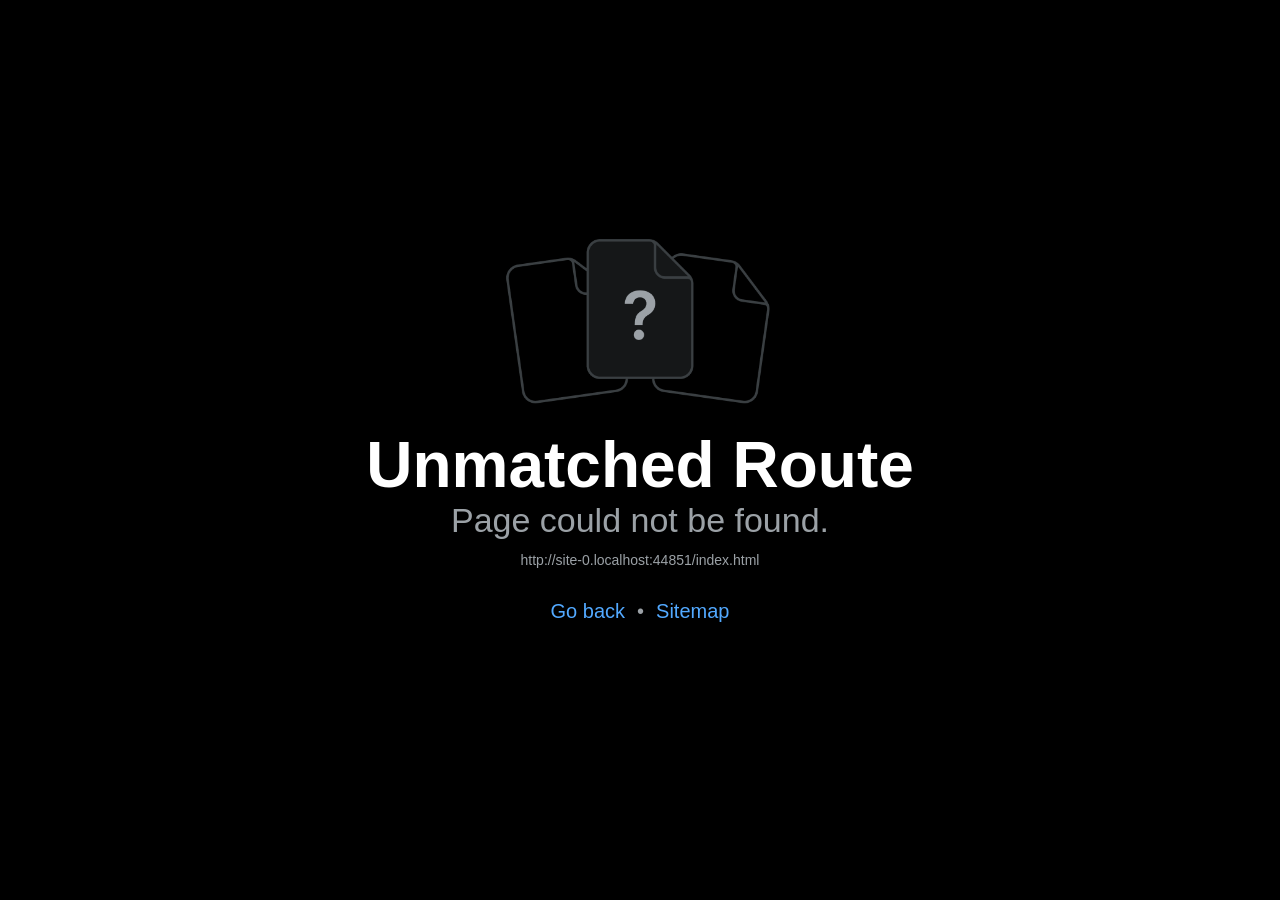
==== index.html @ 9e5ed42f "Rebuild clean TST Controle de Viagem PWA" ====
<!DOCTYPE html><html  lang="pt-BR"><head><base href="/tsr-viagem/" /><title data-rh="true"></title><meta charSet="utf-8"/><meta name="viewport" content="width=device-width, initial-scale=1, maximum-scale=1, viewport-fit=cover"/><meta http-equiv="X-UA-Compatible" content="IE=edge"/><meta name="theme-color" content="#071427"/><meta name="description" content="Controle simples e profissional das viagens e valores do motorista."/><link rel="manifest" href="/manifest.webmanifest"/><link rel="apple-touch-icon" href="/assets/images/tst-mark.png"/><style id="expo-reset">#root,body,html{height:100%}body{overflow:hidden}#root{display:flex}</style><style>html,body,#root{min-height:100%;margin:0;background:#071427}body{overscroll-behavior-y:none}</style><style id="react-native-stylesheet">[stylesheet-group="0"]{}
body{margin:0;}
button::-moz-focus-inner,input::-moz-focus-inner{border:0;padding:0;}
html{-ms-text-size-adjust:100%;-webkit-text-size-adjust:100%;-webkit-tap-highlight-color:rgba(0,0,0,0);}
input::-webkit-search-cancel-button,input::-webkit-search-decoration,input::-webkit-search-results-button,input::-webkit-search-results-decoration{display:none;}
[stylesheet-group="1"]{}
.css-11aywtz{-moz-appearance:textfield;-webkit-appearance:none;background-color:rgba(0,0,0,0.00);border-bottom-left-radius:0px;border-bottom-right-radius:0px;border-top-left-radius:0px;border-top-right-radius:0px;border:0 solid black;box-sizing:border-box;font:14px -apple-system,BlinkMacSystemFont,"Segoe UI",Roboto,Helvetica,Arial,sans-serif;margin:0px;padding:0px;resize:none;}
.css-146c3p1{background-color:rgba(0,0,0,0.00);border:0 solid black;box-sizing:border-box;color:rgba(0,0,0,1.00);display:inline;font:14px -apple-system,BlinkMacSystemFont,"Segoe UI",Roboto,Helvetica,Arial,sans-serif;list-style:none;margin:0px;padding:0px;position:relative;text-align:start;text-decoration:none;white-space:pre-wrap;word-wrap:break-word;}
.css-1jxf684{background-color:rgba(0,0,0,0.00);border:0 solid black;box-sizing:border-box;color:inherit;display:inline;font:inherit;list-style:none;margin:0px;padding:0px;position:relative;text-align:inherit;text-decoration:none;white-space:inherit;word-wrap:break-word;}
.css-9pa8cd{bottom:0px;height:100%;left:0px;opacity:0;position:absolute;right:0px;top:0px;width:100%;z-index:-1;}
.css-g5y9jx{align-content:flex-start;align-items:stretch;background-color:rgba(0,0,0,0.00);border:0 solid black;box-sizing:border-box;display:flex;flex-basis:auto;flex-direction:column;flex-shrink:0;list-style:none;margin:0px;min-height:0px;min-width:0px;padding:0px;position:relative;text-decoration:none;z-index:0;}
[stylesheet-group="2"]{}
.r-11mg6pl{border-bottom-color:rgba(255,255,255,1.00);border-left-color:rgba(255,255,255,1.00);border-right-color:rgba(255,255,255,1.00);border-top-color:rgba(255,255,255,1.00);}
.r-13awgt0{flex:1;}
.r-16uyjmq{border-bottom-left-radius:22px;border-bottom-right-radius:22px;border-top-left-radius:22px;border-top-right-radius:22px;}
.r-1867qdf{border-bottom-left-radius:16px;border-bottom-right-radius:16px;border-top-left-radius:16px;border-top-right-radius:16px;}
.r-1awa8pu{border-bottom-color:rgba(101,119,134,1.00);border-left-color:rgba(101,119,134,1.00);border-right-color:rgba(101,119,134,1.00);border-top-color:rgba(101,119,134,1.00);}
.r-1bq2mok{margin:3px;}
.r-1cwi66r{border-bottom-color:rgba(244,165,28,1.00);border-left-color:rgba(244,165,28,1.00);border-right-color:rgba(244,165,28,1.00);border-top-color:rgba(244,165,28,1.00);}
.r-1d4xg89{border-bottom-color:rgba(170,184,194,1.00);border-left-color:rgba(170,184,194,1.00);border-right-color:rgba(170,184,194,1.00);border-top-color:rgba(170,184,194,1.00);}
.r-1dedoh8{border-bottom-left-radius:9px;border-bottom-right-radius:9px;border-top-left-radius:9px;border-top-right-radius:9px;}
.r-1dzdj1l{border-bottom-left-radius:10px;border-bottom-right-radius:10px;border-top-left-radius:10px;border-top-right-radius:10px;}
.r-1f0042m{border-bottom-left-radius:5px;border-bottom-right-radius:5px;border-top-left-radius:5px;border-top-right-radius:5px;}
.r-1fuqb1j{border-bottom-left-radius:24px;border-bottom-right-radius:24px;border-top-left-radius:24px;border-top-right-radius:24px;}
.r-1idfib4{padding:22px;}
.r-1j16mh1{border-bottom-left-radius:100%;border-bottom-right-radius:100%;border-top-left-radius:100%;border-top-right-radius:100%;}
.r-1jkafct{border-bottom-left-radius:2px;border-bottom-right-radius:2px;border-top-left-radius:2px;border-top-right-radius:2px;}
.r-1jyn79y{border-bottom-color:rgba(0,150,136,1.00);border-left-color:rgba(0,150,136,1.00);border-right-color:rgba(0,150,136,1.00);border-top-color:rgba(0,150,136,1.00);}
.r-1mxhqmb{border-bottom-left-radius:11px;border-bottom-right-radius:11px;border-top-left-radius:11px;border-top-right-radius:11px;}
.r-1pcd2l5{padding:20px;}
.r-1phboty{border-bottom-style:solid;border-left-style:solid;border-right-style:solid;border-top-style:solid;}
.r-1q9bdsx{border-bottom-left-radius:12px;border-bottom-right-radius:12px;border-top-left-radius:12px;border-top-right-radius:12px;}
.r-1qsk4np{overflow-x:clip;overflow-y:clip;}
.r-1rvyss1{border-bottom-color:rgba(255,255,255,0.20);border-left-color:rgba(255,255,255,0.20);border-right-color:rgba(255,255,255,0.20);border-top-color:rgba(255,255,255,0.20);}
.r-1se6unu{border-bottom-color:rgba(32,53,80,1.00);border-left-color:rgba(32,53,80,1.00);border-right-color:rgba(32,53,80,1.00);border-top-color:rgba(32,53,80,1.00);}
.r-1slz7xr{padding:14px;}
.r-1sp51qo{padding:10px;}
.r-1txcine{border-bottom-left-radius:13px;border-bottom-right-radius:13px;border-top-left-radius:13px;border-top-right-radius:13px;}
.r-1udh08x{overflow-x:hidden;overflow-y:hidden;}
.r-1uu6nss{padding:5px;}
.r-1xfd6ze{border-bottom-left-radius:8px;border-bottom-right-radius:8px;border-top-left-radius:8px;border-top-right-radius:8px;}
.r-1ylenci{border-bottom-left-radius:15px;border-bottom-right-radius:15px;border-top-left-radius:15px;border-top-right-radius:15px;}
.r-4a18lf{border-bottom-color:rgba(255,0,0,1.00);border-left-color:rgba(255,0,0,1.00);border-right-color:rgba(255,0,0,1.00);border-top-color:rgba(255,0,0,1.00);}
.r-5t7aoe{border-bottom-left-radius:17px;border-bottom-right-radius:17px;border-top-left-radius:17px;border-top-right-radius:17px;}
.r-60ke3l{border-bottom-color:rgba(0,128,0,1.00);border-left-color:rgba(0,128,0,1.00);border-right-color:rgba(0,128,0,1.00);border-top-color:rgba(0,128,0,1.00);}
.r-6ncur5{border-bottom-left-radius:18px;border-bottom-right-radius:18px;border-top-left-radius:18px;border-top-right-radius:18px;}
.r-6t2glc{border-bottom-left-radius:40px;border-bottom-right-radius:40px;border-top-left-radius:40px;border-top-right-radius:40px;}
.r-9x6qib{border-bottom-color:rgba(204,214,221,1.00);border-left-color:rgba(204,214,221,1.00);border-right-color:rgba(204,214,221,1.00);border-top-color:rgba(204,214,221,1.00);}
.r-cdmcib{border-bottom-left-radius:3px;border-bottom-right-radius:3px;border-top-left-radius:3px;border-top-right-radius:3px;}
.r-crgep1{margin:0px;}
.r-d045u9{border-bottom-width:2px;border-left-width:2px;border-right-width:2px;border-top-width:2px;}
.r-d23pfw{padding:24px;}
.r-edyy15{padding:8px;}
.r-fx7oqy{border-bottom-color:rgba(0,0,255,1.00);border-left-color:rgba(0,0,255,1.00);border-right-color:rgba(0,0,255,1.00);border-top-color:rgba(0,0,255,1.00);}
.r-krxsd3{display:-webkit-box;}
.r-qpntkw{padding:6px;}
.r-rs99b7{border-bottom-width:1px;border-left-width:1px;border-right-width:1px;border-top-width:1px;}
.r-t23y2h{border-bottom-left-radius:14px;border-bottom-right-radius:14px;border-top-left-radius:14px;border-top-right-radius:14px;}
.r-t60dpp{padding:0px;}
.r-wg31gx{border-bottom-color:rgba(49,53,56,1.00);border-left-color:rgba(49,53,56,1.00);border-right-color:rgba(49,53,56,1.00);border-top-color:rgba(49,53,56,1.00);}
.r-whuqzp{padding:18px;}
.r-xoduu5{display:inline-flex;}
.r-xyw6el{padding:12px;}
.r-y47klf{border-bottom-left-radius:20px;border-bottom-right-radius:20px;border-top-left-radius:20px;border-top-right-radius:20px;}
.r-ywje51{margin:auto;}
.r-z2wwpe{border-bottom-left-radius:4px;border-bottom-right-radius:4px;border-top-left-radius:4px;border-top-right-radius:4px;}
[stylesheet-group="2.1"]{}
.r-1009s2o{margin-bottom:15px;margin-top:15px;}
.r-11f147o{padding-bottom:8px;padding-top:8px;}
.r-11gswi8{padding-left:3px;padding-right:3px;}
.r-17c3tha{padding-left:17px;padding-right:17px;}
.r-17q4wm6{margin-left:5px;margin-right:5px;}
.r-184id4b{margin-bottom:12px;margin-top:12px;}
.r-18c5d7m{padding-left:6px;padding-right:6px;}
.r-1d7mnkm{padding-bottom:15px;padding-top:15px;}
.r-1e084wi{padding-left:0px;padding-right:0px;}
.r-1ezpcd1{padding-left:9px;padding-right:9px;}
.r-1m1l54l{padding-left:11px;padding-right:11px;}
.r-1mkv55d{padding-bottom:0px;padding-top:0px;}
.r-1mmae3n{padding-bottom:12px;padding-top:12px;}
.r-1ntr0p{padding-left:5px;padding-right:5px;}
.r-1qrrd7t{padding-bottom:28px;padding-top:28px;}
.r-1rsorjc{padding-left:36px;padding-right:36px;}
.r-1ubuhtd{padding-left:10px;padding-right:10px;}
.r-1yd117h{padding-bottom:7px;padding-top:7px;}
.r-284m6k{padding-left:18px;padding-right:18px;}
.r-3o4zer{padding-left:12px;padding-right:12px;}
.r-3pj75a{padding-left:16px;padding-right:16px;}
.r-cxgwc0{padding-left:24px;padding-right:24px;}
.r-f8sm7e{margin-left:auto;margin-right:auto;}
.r-gu64tb{padding-left:14px;padding-right:14px;}
.r-is05cd{padding-left:8px;padding-right:8px;}
.r-jdiy1a{margin-left:11px;margin-right:11px;}
.r-jusfrs{margin-left:12px;margin-right:12px;}
.r-n5f61p{margin-bottom:3px;margin-top:3px;}
.r-n7gxbd{padding-left:4px;padding-right:4px;}
.r-u4gi5m{padding-left:13px;padding-right:13px;}
.r-u9wvl5{padding-left:20px;padding-right:20px;}
.r-ubg91z{padding-left:15px;padding-right:15px;}
.r-ugi1tw{padding-left:5%;padding-right:5%;}
.r-vuvdlw{padding-bottom:6px;padding-top:6px;}
.r-w7s2jr{padding-bottom:16px;padding-top:16px;}
.r-xjggfu{padding-bottom:3px;padding-top:3px;}
.r-ytbthy{padding-bottom:10px;padding-top:10px;}
.r-ywh0we{padding-bottom:13px;padding-top:13px;}
[stylesheet-group="2.2"]{}
.r-10s2tm5{left:0%;}
.r-16o8guy{right:100%;}
.r-1a11zyx{margin-right:12px;}
.r-1cwvpvk{margin-left:12px;}
.r-1e97lx8{margin-right:3px;}
.r-1euzeng{padding-left:24px;}
.r-1g4tz6n{margin-right:-14.5px;}
.r-1h31txp{padding-right:16px;}
.r-1lhn9r{margin-left:-14.5px;}
.r-1sqnqi2{margin-left:3px;}
.r-1vl2501{padding-right:24px;}
.r-9mo606{margin-right:10px;}
.r-c59us2{left:-3px;}
.r-dqe1q{right:0%;}
.r-qb41rp{margin-right:5px;}
.r-rci37q{left:100%;}
.r-uhung1{margin-left:10px;}
.r-vpmibe{right:-3px;}
.r-w67my2{padding-left:16px;}
.r-wizibn{margin-left:5px;}
[stylesheet-group="3"]{}
.r-100vyta{margin-top:7px;}
.r-105ug2t{pointer-events:auto!important;}
.r-109y4c4{height:1px;}
.r-10ptun7{height:16px;}
.r-10v3vxq{transform:scaleX(-1);}
.r-10x49cs{font-size:10px;}
.r-10xqauy{padding-top:env(safe-area-inset-top);}
.r-11j9u27{visibility:hidden;}
.r-11mo1y0{margin-bottom:7px;}
.r-11mpjr4{background-color:rgba(223,223,223,1.00);}
.r-11udlyb{background-color:rgba(0,150,136,1.00);}
.r-11ujhjy{padding-bottom:22px;}
.r-11v9fek{min-width:180px;}
.r-11yh6sk{overflow-x:hidden;}
.r-12f6czt{top:17px;}
.r-12rgx7y{width:7px;}
.r-12sm5po{letter-spacing:-0.3px;}
.r-12vffkv>* {pointer-events:auto;}
.r-12vffkv{pointer-events:none!important;}
.r-131xog0{width:38px;}
.r-135wba7{line-height:24px;}
.r-13aq9py{animation-name:r-1iq689l;}
.r-13qz1uu{width:100%;}
.r-13tjlyg{transition-duration:0.1s;}
.r-1444osr{margin-top:18px;}
.r-1472mwg{height:24px;}
.r-14crz15{background-color:rgba(16,35,59,1.00);}
.r-14gqq1x{margin-top:4px;}
.r-14lw9ot{background-color:rgba(255,255,255,1.00);}
.r-14sbq61{background-color:rgba(33,150,243,1.00);}
.r-14tofgy{background-color:rgba(23,45,71,1.00);}
.r-150rngu{-webkit-overflow-scrolling:touch;}
.r-156q2ks{margin-top:10px;}
.r-157gdtw{height:27px;}
.r-15d164r{margin-bottom:10px;}
.r-16y2uox{flex-grow:1;}
.r-173mn98{align-self:flex-end;}
.r-173mzie{transform:scaleY(-1);}
.r-1777fci{justify-content:center;}
.r-17bb2tj{animation-duration:0.75s;}
.r-17leim2{background-repeat:repeat;}
.r-17s6mgv{justify-content:flex-end;}
.r-17tb59b{opacity:0.7;}
.r-17tloay{opacity:0.6;}
.r-17u3ijr{background-color:rgba(155,161,166,0.27);}
.r-184en5c{z-index:1;}
.r-189otjd{background-color:rgba(59,45,21,1.00);}
.r-18nhz7w{top:-3px;}
.r-18u1ve8{color:rgba(255,255,255,0.40);}
.r-18u37iz{flex-direction:row;}
.r-195d4m8{height:46px;}
.r-198d08l{font-size:27px;}
.r-19oahor{font-size:64px;}
.r-19qrga8{margin-top:3px;}
.r-19r33im{letter-spacing:1.2px;}
.r-19wmn03{width:20px;}
.r-19z077z{touch-action:none;}
.r-1a1dyw{min-height:50px;}
.r-1a2p6p6{-webkit-text-decoration-style:solid;text-decoration-style:solid;}
.r-1a8msfu{height:38px;}
.r-1abnn5w{animation-play-state:paused;}
.r-1acpoxo{width:36px;}
.r-1aiqnjv{font-family:monospace,monospace;}
.r-1aockid{width:40px;}
.r-1armvtb{font-size:8px;}
.r-1awozwy{align-items:center;}
.r-1ay1djp{animation-duration:1s;}
.r-1b43r93{font-size:14px;}
.r-1blvdjr{font-size:23px;}
.r-1bymd8e{margin-top:2px;}
.r-1byouvs{letter-spacing:0.4px;}
.r-1c6unfx{forced-color-adjust:none;}
.r-1c85bru{width:270px;}
.r-1c92x1x{line-height:31px;}
.r-1cad53l{margin-bottom:14px;}
.r-1cm7zt9{letter-spacing:0.7px;}
.r-1cmwbt1{gap:8px;}
.r-1d2f490{left:0px;}
.r-1d5kdc7{flex-direction:column-reverse;}
.r-1d7gupr{margin-top:22px;}
.r-1ddef8g{-webkit-text-decoration-line:underline;text-decoration-line:underline;}
.r-1dernwh{height:70%;}
.r-1ec280c{background-color:rgba(26,48,74,1.00);}
.r-1ei5mc7{cursor:inherit;}
.r-1enofrn{font-size:12px;}
.r-1euycsn{flex-direction:row-reverse;}
.r-1ewcgjf{box-shadow:0px 1px 3px rgba(0,0,0,0.5);}
.r-1ey881g{gap:7px;}
.r-1f0cr8{transform:scale(0.98);}
.r-1ff274t{text-align:right;}
.r-1ffj0ar{background-color:rgba(0,0,0,0.40);}
.r-1g80hic{opacity:0.8;}
.r-1g94qm0{margin-top:5px;}
.r-1ge9hsw{max-width:960px;}
.r-1ghxqbu{font-variant:tabular-nums;}
.r-1gkfh8e{font-size:11px;}
.r-1h0z5md{justify-content:flex-start;}
.r-1h1c4di{line-height:29px;}
.r-1habvwh{align-items:flex-start;}
.r-1i10wst{font-size:18px;}
.r-1i6wzkk{-moz-transition-property:opacity;-webkit-transition-property:opacity;transition-property:opacity;}
.r-1i71y14{gap:14px;}
.r-1ifxtd0{margin-bottom:16px;}
.r-1ikidpy{letter-spacing:0.5px;}
.r-1iln25a{word-wrap:normal;}
.r-1inkyih{font-size:17px;}
.r-1iusvr4{flex-basis:0px;}
.r-1janqcz{width:16px;}
.r-1jkjb{margin-left:8px;}
.r-1k1q3bj{max-height:300px;}
.r-1kb76zh{margin-right:8px;}
.r-1kfrs79{font-weight:600;}
.r-1kihuf0{align-self:center;}
.r-1l2m3ui{background-color:rgba(73,211,156,1.00);}
.r-1ld3bg{top:-4px;}
.r-1ldzwu0{animation-timing-function:linear;}
.r-1loqt21{cursor:pointer;}
.r-1lybf8k{letter-spacing:1.1px;}
.r-1mhb1uw{width:42px;}
.r-1mlwlqe{flex-basis:auto;}
.r-1mrlafo{background-position:0;}
.r-1muvv40{animation-iteration-count:infinite;}
.r-1niwhzg{background-color:rgba(0,0,0,0.00);}
.r-1nlw0im{bottom:8px;}
.r-1no09lo{margin-top:28px;}
.r-1nxhmzv{margin-bottom:28px;}
.r-1ny4l3l{outline-style:none;}
.r-1ocf4r9{scroll-snap-type:y mandatory;}
.r-1onu96p{border-curve:continuous;}
.r-1oszu61{align-items:stretch;}
.r-1otgn73{touch-action:manipulation;}
.r-1ozsyd3{height:7px;}
.r-1p0dtai{bottom:0px;}
.r-1peese0{margin-bottom:24px;}
.r-1pi2tsx{height:100%;}
.r-1pl7oy7{min-height:48px;}
.r-1pm8pkb{font-family:Courier;}
.r-1pxmbg{height:94%;}
.r-1pyaxff{padding-right:8px;}
.r-1qd0xha{font-family:-apple-system,BlinkMacSystemFont,"Segoe UI",Roboto,Helvetica,Arial,sans-serif;}
.r-1qulhi1{animation-name:r-1pzkwqh;}
.r-1r4fvd0{color:rgba(82,169,255,1.00);}
.r-1r74h94{left:8px;}
.r-1r8g8re{height:36px;}
.r-1ra0lkn{font-size:30px;}
.r-1rnoaur{overflow-y:auto;}
.r-1s2bzr4{margin-top:12px;}
.r-1s367qj{gap:11px;}
.r-1sg8ghl{z-index:1000;}
.r-1skwq7n{width:66%;}
.r-1smd7e2{letter-spacing:0.8px;}
.r-1ssbvtb{gap:12px;}
.r-1sxrcry{background-size:auto;}
.r-1t2hasf{padding-bottom:18px;}
.r-1udbk01{text-overflow:ellipsis;}
.r-1ui5ee8{font-size:32px;}
.r-1upy0dh{letter-spacing:2px;}
.r-1uv9fpa{border-top-left-radius:28px;}
.r-1vr29t4{font-weight:800;}
.r-1w6e6rj{flex-wrap:wrap;}
.r-1wbh5a2{flex-shrink:1;}
.r-1wtj0ep{justify-content:space-between;}
.r-1wyyakw{z-index:-1;}
.r-1wzrnnt{margin-top:16px;}
.r-1xcajam{position:fixed;}
.r-1xnzce8{-moz-user-select:text;-webkit-user-select:text;user-select:text;}
.r-1xpsq9i{box-shadow:0px 3px 3px rgba(0, 0, 0, 0.33);}
.r-1xz4gbm{background-color:rgba(22,45,72,1.00);}
.r-1xzupcd{width:13px;}
.r-1y00bll{gap:9px;}
.r-1yef0xd{animation-name:r-11cv4x;}
.r-1ygmrgt{padding-top:24px;}
.r-1yvhtrz{width:32px;}
.r-2eszeu::-webkit-scrollbar{display:none}
.r-2eszeu{scrollbar-width:none;}
.r-2tyz2o{width:45px;}
.r-30o5oe{-moz-appearance:none;-ms-appearance:none;-webkit-appearance:none;appearance:none;}
.r-356f0p{letter-spacing:0.35px;}
.r-3b040n{letter-spacing:0.6px;}
.r-3da1kt{height:8px;}
.r-3mc0re{right:8px;}
.r-3s2u2q{white-space:nowrap;}
.r-3ucsff{letter-spacing:0.2px;}
.r-417010{z-index:0;}
.r-4gszlv{background-size:cover;}
.r-4v7adb{height:5px;}
.r-51zu7q{max-width:370px;}
.r-580adz{gap:5px;}
.r-5orghg{width:34px;}
.r-5oul0u{margin-bottom:8px;}
.r-60vfwk{min-width:1px;}
.r-633pao>* {pointer-events:none;}
.r-633pao{pointer-events:none!important;}
.r-6dt33c{opacity:1;}
.r-6ec5v9{background-color:rgba(5,17,31,0.22);}
.r-6gpygo{margin-bottom:12px;}
.r-6pziz6{opacity:0.45;}
.r-6taxm2:-ms-input-placeholder{color:var(--placeholderTextColor);opacity:1;}
.r-6taxm2::-moz-placeholder{color:var(--placeholderTextColor);opacity:1;}
.r-6taxm2::-webkit-input-placeholder{color:var(--placeholderTextColor);opacity:1;}
.r-6taxm2::placeholder{color:var(--placeholderTextColor);opacity:1;}
.r-6uyhuj{background-color:rgba(66,88,115,1.00);}
.r-726pan{width:31px;}
.r-74jtu8{line-height:39px;}
.r-76blku{height:21px;}
.r-7cikom{font-size:inherit;}
.r-7q8q6z{cursor:default;}
.r-8akbws{-webkit-box-orient:vertical;}
.r-8ay8q1{letter-spacing:0.1px;}
.r-8uuc1p{background-color:rgba(13,43,42,1.00);}
.r-92sni{border-top-right-radius:28px;}
.r-97e31f{padding-bottom:env(safe-area-inset-bottom);}
.r-98c09q{height:68px;}
.r-9aw3ui{gap:4px;}
.r-9daxd3{animation-duration:250ms;}
.r-a023e6{font-size:15px;}
.r-a036xd{background-color:rgba(0,0,0,0.58);}
.r-a1ub67{margin-top:11px;}
.r-a5pmau{margin-right:2px;}
.r-adyw6z{font-size:20px;}
.r-agouwx{transform:translateZ(0);}
.r-ah5dr5>* {pointer-events:none;}
.r-ah5dr5{pointer-events:auto!important;}
.r-aruset{font-weight:200;}
.r-b024fe{height:206px;}
.r-b88u0q{font-weight:700;}
.r-bcqeeo{min-width:0px;}
.r-bi4vy9{transform:translateY(100%);}
.r-bt1l66{min-height:20px;}
.r-buy8e9{overflow-y:hidden;}
.r-bv2aro{padding-left:env(safe-area-inset-left);}
.r-c4c50z{letter-spacing:-0.6px;}
.r-c68hjy{color:rgba(161,161,161,1.00);}
.r-cacpof{width:27px;}
.r-cpa5s6{scroll-snap-align:start;}
.r-cqee49{color:rgba(0,0,0,1.00);}
.r-dkge59{background-color:rgba(170,184,194,1.00);}
.r-dnmrzs{max-width:100%;}
.r-eafdt9{transition-duration:0.15s;}
.r-ebwn4k{animation-name:r-q67da2;}
.r-ehq7j7{background-size:contain;}
.r-eqz5dr{flex-direction:column;}
.r-eu3ka{height:40px;}
.r-evnaw{font-size:22px;}
.r-f4gmv6{gap:16px;}
.r-fdjqy7{text-align:left;}
.r-g3mlsw{animation-name:r-t2lo5v;}
.r-ghxds0{transform:translateY(0%);}
.r-gp4101{background-color:rgba(11,29,50,1.00);}
.r-gtdqiz{position:-webkit-sticky;position:sticky;}
.r-h0d30l{height:28px;}
.r-h1js2l{font-size:25px;}
.r-h3s6tt{height:48px;}
.r-hdaws3{height:4px;}
.r-hjklzo{line-height:19px;}
.r-hxflta{padding-right:env(safe-area-inset-right);}
.r-icoktb{opacity:0.5;}
.r-icto9i{letter-spacing:-0.5px;}
.r-ipm5af{top:0px;}
.r-jd33u0{color:rgba(196,208,220,1.00);}
.r-jwli3a{color:rgba(255,255,255,1.00);}
.r-k200y{align-self:flex-start;}
.r-kc8jnq{margin-top:6px;}
.r-kemksi{background-color:rgba(0,0,0,1.00);}
.r-kizejy{color:rgba(155,161,166,1.00);}
.r-knv0ih{margin-top:8px;}
.r-ku1wi2{margin-bottom:15px;}
.r-l71dzp{margin-top:14px;}
.r-l8t3p{color:rgba(244,165,28,1.00);}
.r-le4sbl{margin-bottom:18px;}
.r-leqjx2{animation-timing-function:cubic-bezier(0.215, 0.61, 0.355, 1);}
.r-lltvgl{overflow-x:auto;}
.r-lpb231{height:168px;}
.r-lrsllp{width:24px;}
.r-lrvibr{-moz-user-select:none;-webkit-user-select:none;user-select:none;}
.r-m611by{padding-top:10px;}
.r-mabqd8{height:32px;}
.r-majxgm{font-weight:500;}
.r-mfh4gg{scroll-snap-type:x mandatory;}
.r-mgqw16{color:rgba(93,66,12,1.00);}
.r-mhe3cw{z-index:10;}
.r-mnoxgw{background-color:rgba(32,53,80,1.00);}
.r-mro3nb{background-color:rgba(21,23,24,1.00);}
.r-n6v787{font-size:13px;}
.r-nm9kes{letter-spacing:-1.2px;}
.r-o4n3w5{width:23px;}
.r-obd0qt{align-items:flex-end;}
.r-ojf8lh{gap:6px;}
.r-orgf3d{opacity:0;}
.r-ovu0ai{font-weight:900;}
.r-p3t8hx{color:rgba(145,160,180,1.00);}
.r-q4m81j{text-align:center;}
.r-qfi6ny{top:30000px;}
.r-qklmqi{border-bottom-width:1px;}
.r-qn3fzs{padding-bottom:24px;}
.r-qqjak8{font-size:9px;}
.r-qsiljy{background-color:rgba(38,52,75,1.00);}
.r-r5vmyo{z-index:1002;}
.r-r6l3g7{width:46px;}
.r-rjixqe{line-height:20px;}
.r-rpnbwx{margin-top:13px;}
.r-rs94m5{background-image:url("[data-uri]");}
.r-s62m2j{animation-timing-function:cubic-bezier(0.47, 0, 0.745, 0.715);}
.r-sfbmgh{z-index:9999;}
.r-so7y2g{line-height:64px;}
.r-t04y6c{color:rgba(7,20,39,1.00);}
.r-tnlrjn{background-color:rgba(244,165,28,1.00);}
.r-tnni59{opacity:0.42;}
.r-tsynxw{text-transform:uppercase;}
.r-u6sd8q{background-repeat:no-repeat;}
.r-u8s1d{position:absolute;}
.r-u92y06{background-color:rgba(255,165,0,1.00);}
.r-uaa2di{gap:10px;}
.r-ubezar{font-size:16px;}
.r-ud0q2t{letter-spacing:1px;}
.r-uho16t{font-size:34px;}
.r-ur6pnr{height:42px;}
.r-v7k1n{background-color:rgba(59,36,40,1.00);}
.r-vacyoi{padding-bottom:64px;}
.r-van48c{caret-color:transparent;}
.r-vboj7i{top:-7px;}
.r-vcqams{color:rgba(237,243,248,1.00);}
.r-vf1w16{padding-bottom:34px;}
.r-vhbxlk{background-color:rgba(0,0,0,0.64);}
.r-vkw2e5{background-color:rgba(214,92,80,1.00);}
.r-vvaljo{color:rgba(158,240,204,1.00);}
.r-vvn4in{background-position:center;}
.r-vw2c0b{font-weight:bold;}
.r-w93eiw{opacity:0.88;}
.r-wfqgy4{transition-duration:100ms;}
.r-ws9h79{left:4px;}
.r-x11e5r{font-family:SFMono-Regular, Menlo, Monaco, Consolas, "Liberation Mono", "Courier New", monospace;}
.r-x3cy2q{background-size:100% 100%;}
.r-xetrqu{background-color:rgba(28,48,73,1.00);}
.r-xx3c9p{animation-name:r-imtty0;}
.r-y7v2we{background-color:rgba(32,36,37,1.00);}
.r-ydj04a{background-color:rgba(23,44,69,1.00);}
.r-yie26v{z-index:1001;}
.r-ypzfq3{background-color:rgba(7,20,39,0.14);}
.r-yy2aun{font-size:26px;}
.r-z80fyv{height:20px;}
.r-zchlnj{right:0px;}
.r-zx6zhi{background-color:rgba(7,20,39,1.00);}
.r-zx9znk{height:34px;}
.r-zz5t5d{font-size:28px;}
@-webkit-keyframes r-11cv4x{0%{transform:rotate(0deg);}100%{transform:rotate(360deg);}}
@-webkit-keyframes r-1iq689l{0%{transform:translateY(0%);}100%{transform:translateY(100%);}}
@-webkit-keyframes r-1pzkwqh{0%{transform:translateY(100%);}100%{transform:translateY(0%);}}
@-webkit-keyframes r-imtty0{0%{opacity:0;}100%{opacity:1;}}
@-webkit-keyframes r-q67da2{0%{transform:translateX(-100%);}100%{transform:translateX(400%);}}
@-webkit-keyframes r-t2lo5v{0%{opacity:1;}100%{opacity:0;}}
@keyframes r-11cv4x{0%{transform:rotate(0deg);}100%{transform:rotate(360deg);}}
@keyframes r-1iq689l{0%{transform:translateY(0%);}100%{transform:translateY(100%);}}
@keyframes r-1pzkwqh{0%{transform:translateY(100%);}100%{transform:translateY(0%);}}
@keyframes r-imtty0{0%{opacity:0;}100%{opacity:1;}}
@keyframes r-q67da2{0%{transform:translateX(-100%);}100%{transform:translateX(400%);}}
@keyframes r-t2lo5v{0%{opacity:1;}100%{opacity:0;}}</style><script type="module">globalThis.__EXPO_ROUTER_HYDRATE__=true;</script><link rel="preload" href="/_expo/static/css/web-4d56e9c18ff7644d5d294a8eeb297a74.css" as="style"><link rel="stylesheet" href="/_expo/static/css/web-4d56e9c18ff7644d5d294a8eeb297a74.css"><link rel="icon" href="/favicon.ico" /></head><body><div id="root"><div class="css-g5y9jx r-13awgt0"><!--$--><div class="css-g5y9jx" style="flex:1;--color-primary:#F4A51C;--color-background:#071427;--color-surface:#10233B;--color-foreground:#EDF3F8;--color-muted:#91A0B4;--color-border:#203550;--color-success:#49D39C;--color-warning:#F4A51C;--color-error:#FF6F61"><div class="css-g5y9jx r-13awgt0"><div class="css-g5y9jx" style="flex:1"><div style="position:absolute;left:0;right:0;top:0;bottom:0;pointer-events:none;visibility:hidden"></div><div class="css-g5y9jx r-13awgt0"><div class="css-g5y9jx r-13awgt0 r-1p0dtai r-1d2f490 r-u8s1d r-zchlnj r-ipm5af" style="background-color:rgba(242,242,242,1.00);display:flex"><div class="css-g5y9jx r-13awgt0"><div class="css-g5y9jx r-13awgt0"><!--$--><div style="position:absolute;left:0;right:0;top:0;bottom:0;pointer-events:none;visibility:hidden"></div><div class="css-g5y9jx r-13awgt0" style="flex-direction:column"><div class="css-g5y9jx r-13awgt0 r-1udh08x"><div class="css-g5y9jx r-1p0dtai r-1d2f490 r-u8s1d r-zchlnj r-ipm5af" style="z-index:0"><div class="css-g5y9jx r-13awgt0" style="background-color:rgba(242,242,242,1.00)"><div class="css-g5y9jx r-13awgt0"><!--$--><div class="css-g5y9jx flex-1 bg-background"><div class="css-g5y9jx flex-1" style="padding-top:0px;padding-right:0px;padding-bottom:0px;padding-left:0px"><div class="css-g5y9jx flex-1"><div class="css-g5y9jx r-150rngu r-eqz5dr r-16y2uox r-1wbh5a2 r-11yh6sk r-1rnoaur r-agouwx r-2eszeu"><div class="css-g5y9jx r-vf1w16 r-284m6k r-m611by"><div class="css-g5y9jx"><div class="css-g5y9jx"><div class="css-g5y9jx r-1awozwy r-18u37iz r-1wtj0ep r-1cad53l"><div class="css-g5y9jx r-1awozwy r-18u37iz r-uaa2di"><div class="css-g5y9jx r-1mlwlqe r-1udh08x r-417010 r-1txcine r-ur6pnr r-1mhb1uw"><div class="css-g5y9jx r-1niwhzg r-vvn4in r-u6sd8q r-1p0dtai r-1pi2tsx r-1d2f490 r-u8s1d r-zchlnj r-ipm5af r-13qz1uu r-1wyyakw r-4gszlv"></div></div><div class="css-g5y9jx"><div dir="auto" class="css-146c3p1 r-l8t3p r-1enofrn r-ovu0ai r-1upy0dh">TST</div><div dir="auto" class="css-146c3p1 r-vcqams r-1gkfh8e r-1vr29t4 r-3b040n r-1bymd8e">CONTROLE DE VIAGEM</div></div></div><div class="css-g5y9jx r-1awozwy r-18u37iz r-1cmwbt1"><button aria-label="Gerenciar locais e destinos" role="button" tabindex="0" class="css-g5y9jx r-1loqt21 r-1otgn73 r-1awozwy r-1xz4gbm r-1mxhqmb r-mabqd8 r-1777fci r-1yvhtrz" type="button"><div dir="auto" class="css-146c3p1"></div></button><button role="button" tabindex="0" class="css-g5y9jx r-1loqt21 r-1otgn73 r-1awozwy r-8uuc1p r-y47klf r-18u37iz r-ojf8lh r-1yd117h r-1ubuhtd" type="button"><div class="css-g5y9jx r-1l2m3ui r-z2wwpe r-1ozsyd3 r-12rgx7y"></div><div dir="auto" class="css-146c3p1 r-vvaljo r-10x49cs r-1vr29t4 r-ud0q2t">ENTRAR</div></button></div></div><div class="css-g5y9jx r-gp4101 r-1fuqb1j r-b024fe r-1cad53l r-1udh08x"><div class="css-g5y9jx r-1mlwlqe r-1udh08x r-1p0dtai r-1d2f490 r-u8s1d r-zchlnj r-ipm5af r-1fuqb1j" style="height:206px;z-index:-1"><div class="css-g5y9jx r-1niwhzg r-vvn4in r-u6sd8q r-1p0dtai r-1pi2tsx r-1d2f490 r-u8s1d r-zchlnj r-ipm5af r-13qz1uu r-1wyyakw r-4gszlv"></div></div><div class="css-g5y9jx r-6ec5v9 r-1p0dtai r-1d2f490 r-u8s1d r-zchlnj r-ipm5af"></div><div class="css-g5y9jx r-13awgt0 r-1777fci r-1pcd2l5 r-1skwq7n"><div class="css-g5y9jx r-1awozwy r-18u37iz r-ojf8lh r-15d164r"><div dir="auto" class="css-146c3p1"></div><div dir="auto" class="css-146c3p1 r-l8t3p r-qqjak8 r-ovu0ai r-19r33im">FROTA EM MOVIMENTO</div></div><div dir="auto" class="css-146c3p1 r-jwli3a r-h1js2l r-ovu0ai r-c4c50z r-1h1c4di">Trabalho na estrada.</div><div dir="auto" class="css-146c3p1 r-jd33u0 r-a023e6 r-1kfrs79 r-1bymd8e">Controle em cada viagem.</div><button aria-label="Registrar uma nova viagem" role="button" tabindex="0" class="css-g5y9jx r-1loqt21 r-1otgn73 r-1awozwy r-k200y r-tnlrjn r-1q9bdsx r-18u37iz r-1cmwbt1 r-1wzrnnt r-ytbthy r-3o4zer" type="button"><div dir="auto" class="css-146c3p1 r-t04y6c r-10x49cs r-ovu0ai r-1byouvs">COMEÇAR REGISTRO</div><div dir="auto" class="css-146c3p1"></div></button></div></div><div class="css-g5y9jx r-14crz15 r-1se6unu r-16uyjmq r-rs99b7 r-6gpygo r-whuqzp"><div class="css-g5y9jx r-1habvwh r-18u37iz r-1wtj0ep"><div class="css-g5y9jx"><div dir="auto" class="css-146c3p1 r-p3t8hx r-10x49cs r-ovu0ai r-1lybf8k">TOTAL ACUMULADO</div><div dir="auto" class="css-146c3p1 r-vcqams r-uho16t r-ovu0ai r-nm9kes r-74jtu8 r-1g94qm0">R$ 1.450,00</div></div><div class="css-g5y9jx r-1awozwy r-qsiljy r-t23y2h r-ur6pnr r-1777fci r-1mhb1uw"><div dir="auto" class="css-146c3p1"></div></div></div><div class="css-g5y9jx r-mnoxgw r-109y4c4 r-1009s2o"></div><div class="css-g5y9jx r-1awozwy r-18u37iz r-uaa2di"><div class="css-g5y9jx r-1awozwy r-189otjd r-1dzdj1l r-zx9znk r-1777fci r-5orghg"><div dir="auto" class="css-146c3p1"></div></div><div class="css-g5y9jx" style="flex:1"><div dir="auto" class="css-146c3p1 r-p3t8hx r-qqjak8 r-1vr29t4 r-1smd7e2">MÊS DE CONTROLE</div><div dir="auto" class="css-146c3p1 r-vcqams r-ubezar r-1vr29t4 r-1bymd8e">Setembro de 2026</div></div><div dir="auto" class="css-146c3p1 r-p3t8hx r-10x49cs r-b88u0q">SINCRONIZADO</div></div></div><div class="css-g5y9jx r-1awozwy r-18u37iz r-1cmwbt1 r-1wtj0ep r-6gpygo"><div class="css-g5y9jx r-13awgt0 r-18u37iz r-1w6e6rj r-ojf8lh"><button role="button" tabindex="0" class="css-g5y9jx r-1loqt21 r-1otgn73 r-1dedoh8 r-rs99b7 r-1yd117h r-1ezpcd1 r-189otjd r-1cwi66r" type="button"><div dir="auto" class="css-146c3p1 r-10x49cs r-1vr29t4 r-l8t3p">Setembro de 2026</div></button></div><button role="button" tabindex="0" class="css-g5y9jx r-1loqt21 r-1otgn73 r-1awozwy r-1xz4gbm r-1dedoh8 r-18u37iz r-580adz r-11f147o r-1ubuhtd" type="button"><div dir="auto" class="css-146c3p1"></div><div dir="auto" class="css-146c3p1 r-l8t3p r-10x49cs r-ovu0ai">PDF</div></button></div><button aria-label="Registrar viagem" role="button" tabindex="0" class="css-g5y9jx r-1loqt21 r-1otgn73 r-1awozwy r-tnlrjn r-6ncur5 r-18u37iz r-1ssbvtb r-1peese0 r-1slz7xr" type="button"><div class="css-g5y9jx r-1awozwy r-ypzfq3 r-1txcine r-1a8msfu r-1777fci r-131xog0"><div dir="auto" class="css-146c3p1"></div></div><div class="css-g5y9jx" style="flex:1"><div dir="auto" class="css-146c3p1 r-t04y6c r-1b43r93 r-ovu0ai r-3ucsff">REGISTRAR VIAGEM</div><div dir="auto" class="css-146c3p1 r-mgqw16 r-1gkfh8e r-b88u0q r-1bymd8e">Leva menos de 1 minuto</div></div><div dir="auto" class="css-146c3p1"></div></button><div class="css-g5y9jx r-obd0qt r-18u37iz r-1wtj0ep r-15d164r"><div class="css-g5y9jx"><div dir="auto" class="css-146c3p1 r-vcqams r-adyw6z r-ovu0ai r-12sm5po">Dias registrados</div><div dir="auto" class="css-146c3p1 r-p3t8hx r-1gkfh8e r-19qrga8">Acompanhe o que já saiu da estrada</div></div><div class="css-g5y9jx r-1xz4gbm r-1xfd6ze r-vuvdlw r-1ezpcd1"><div dir="auto" class="css-146c3p1 r-p3t8hx r-1armvtb r-ovu0ai r-1cm7zt9">LANÇAMENTOS</div></div></div></div></div><div class="css-g5y9jx"><div class="css-g5y9jx r-1awozwy r-14crz15 r-1se6unu r-5t7aoe r-rs99b7 r-18u37iz r-1ssbvtb r-1mmae3n r-3o4zer"><div class="css-g5y9jx r-1awozwy r-14tofgy r-1txcine r-h3s6tt r-1777fci r-2tyz2o"><div dir="auto" class="css-146c3p1 r-vcqams r-1i10wst r-ovu0ai r-rjixqe">01</div><div dir="auto" class="css-146c3p1 r-p3t8hx r-1armvtb r-ovu0ai r-3b040n r-1bymd8e">DIA</div></div><div class="css-g5y9jx r-13awgt0 r-bcqeeo"><div class="css-g5y9jx r-1awozwy r-18u37iz r-1ey881g"><div dir="auto" class="css-146c3p1 r-dnmrzs r-1udh08x r-1udbk01 r-3s2u2q r-1iln25a r-vcqams r-1wbh5a2 r-1enofrn r-1vr29t4">Enfol<!-- --> → <!-- -->Globo Guaratiba</div></div><div class="css-g5y9jx r-1awozwy r-18u37iz r-9aw3ui r-kc8jnq"><div dir="auto" class="css-146c3p1"></div><div dir="auto" class="css-146c3p1 r-p3t8hx r-1wbh5a2 r-1gkfh8e">01/09<!-- --> · <!-- -->07:40</div></div></div><div class="css-g5y9jx r-obd0qt r-1cmwbt1"><div dir="auto" class="css-146c3p1 r-vcqams r-n6v787 r-ovu0ai">R$ 480,00</div><div class="css-g5y9jx r-18u37iz r-ojf8lh"><button aria-label="Editar viagem" role="button" tabindex="0" class="css-g5y9jx r-1loqt21 r-1otgn73 r-1awozwy r-1ec280c r-1dedoh8 r-157gdtw r-1777fci r-cacpof" type="button"><div dir="auto" class="css-146c3p1"></div></button><button aria-label="Excluir viagem" role="button" tabindex="0" class="css-g5y9jx r-1loqt21 r-1otgn73 r-1awozwy r-1ec280c r-1dedoh8 r-157gdtw r-1777fci r-cacpof" type="button"><div dir="auto" class="css-146c3p1"></div></button></div></div></div><div class="css-g5y9jx r-3da1kt"></div></div><div class="css-g5y9jx"><div class="css-g5y9jx r-1awozwy r-14crz15 r-1se6unu r-5t7aoe r-rs99b7 r-18u37iz r-1ssbvtb r-1mmae3n r-3o4zer"><div class="css-g5y9jx r-1awozwy r-14tofgy r-1txcine r-h3s6tt r-1777fci r-2tyz2o"><div dir="auto" class="css-146c3p1 r-vcqams r-1i10wst r-ovu0ai r-rjixqe">02</div><div dir="auto" class="css-146c3p1 r-p3t8hx r-1armvtb r-ovu0ai r-3b040n r-1bymd8e">DIA</div></div><div class="css-g5y9jx r-13awgt0 r-bcqeeo"><div class="css-g5y9jx r-1awozwy r-18u37iz r-1ey881g"><div dir="auto" class="css-146c3p1 r-dnmrzs r-1udh08x r-1udbk01 r-3s2u2q r-1iln25a r-vcqams r-1wbh5a2 r-1enofrn r-1vr29t4">Pangu<!-- --> → <!-- -->Serra das Araras</div></div><div class="css-g5y9jx r-1awozwy r-18u37iz r-9aw3ui r-kc8jnq"><div dir="auto" class="css-146c3p1"></div><div dir="auto" class="css-146c3p1 r-p3t8hx r-1wbh5a2 r-1gkfh8e">02/09<!-- --> · <!-- -->08:10</div></div></div><div class="css-g5y9jx r-obd0qt r-1cmwbt1"><div dir="auto" class="css-146c3p1 r-vcqams r-n6v787 r-ovu0ai">R$ 350,00</div><div class="css-g5y9jx r-18u37iz r-ojf8lh"><button aria-label="Editar viagem" role="button" tabindex="0" class="css-g5y9jx r-1loqt21 r-1otgn73 r-1awozwy r-1ec280c r-1dedoh8 r-157gdtw r-1777fci r-cacpof" type="button"><div dir="auto" class="css-146c3p1"></div></button><button aria-label="Excluir viagem" role="button" tabindex="0" class="css-g5y9jx r-1loqt21 r-1otgn73 r-1awozwy r-1ec280c r-1dedoh8 r-157gdtw r-1777fci r-cacpof" type="button"><div dir="auto" class="css-146c3p1"></div></button></div></div></div><div class="css-g5y9jx r-3da1kt"></div></div><div class="css-g5y9jx"><div class="css-g5y9jx r-1awozwy r-14crz15 r-1se6unu r-5t7aoe r-rs99b7 r-18u37iz r-1ssbvtb r-1mmae3n r-3o4zer"><div class="css-g5y9jx r-1awozwy r-14tofgy r-1txcine r-h3s6tt r-1777fci r-2tyz2o"><div dir="auto" class="css-146c3p1 r-vcqams r-1i10wst r-ovu0ai r-rjixqe">03</div><div dir="auto" class="css-146c3p1 r-p3t8hx r-1armvtb r-ovu0ai r-3b040n r-1bymd8e">DIA</div></div><div class="css-g5y9jx r-13awgt0 r-bcqeeo"><div class="css-g5y9jx r-1awozwy r-18u37iz r-1ey881g"><div dir="auto" class="css-146c3p1 r-dnmrzs r-1udh08x r-1udbk01 r-3s2u2q r-1iln25a r-vcqams r-1wbh5a2 r-1enofrn r-1vr29t4">Eban<!-- --> → <!-- -->Megabloco</div></div><div class="css-g5y9jx r-1awozwy r-18u37iz r-9aw3ui r-kc8jnq"><div dir="auto" class="css-146c3p1"></div><div dir="auto" class="css-146c3p1 r-p3t8hx r-1wbh5a2 r-1gkfh8e">03/09<!-- --> · <!-- -->09:25</div></div></div><div class="css-g5y9jx r-obd0qt r-1cmwbt1"><div dir="auto" class="css-146c3p1 r-vcqams r-n6v787 r-ovu0ai">R$ 620,00</div><div class="css-g5y9jx r-18u37iz r-ojf8lh"><button aria-label="Editar viagem" role="button" tabindex="0" class="css-g5y9jx r-1loqt21 r-1otgn73 r-1awozwy r-1ec280c r-1dedoh8 r-157gdtw r-1777fci r-cacpof" type="button"><div dir="auto" class="css-146c3p1"></div></button><button aria-label="Excluir viagem" role="button" tabindex="0" class="css-g5y9jx r-1loqt21 r-1otgn73 r-1awozwy r-1ec280c r-1dedoh8 r-157gdtw r-1777fci r-cacpof" type="button"><div dir="auto" class="css-146c3p1"></div></button></div></div></div></div></div></div></div></div></div><!--/$--></div></div></div></div><div class="css-g5y9jx r-1p0dtai r-zchlnj r-1d2f490 r-105ug2t" style="border-right-color:rgba(216,216,216,1.00);border-bottom-color:rgba(216,216,216,1.00);border-left-color:rgba(216,216,216,1.00);padding-right:0px;padding-left:0px;padding-top:8px;padding-bottom:12px;height:68px;background-color:rgba(7,20,39,1.00);border-top-color:rgba(32,53,80,1.00);border-top-width:0.5px;transform:translateY(0px)"><div class="css-g5y9jx r-1p0dtai r-1d2f490 r-u8s1d r-zchlnj r-ipm5af r-633pao"></div><div role="tablist" class="css-g5y9jx r-13awgt0 r-18u37iz"><div class="css-g5y9jx r-13awgt0" style="border-top-left-radius:0px;border-top-right-radius:0px;border-bottom-right-radius:0px;border-bottom-left-radius:0px;overflow-x:visible;overflow-y:visible"><a href="/" role="tab" aria-selected="true" tabindex="0" class="css-g5y9jx r-1otgn73 r-1awozwy r-1onu96p r-eqz5dr r-1h0z5md r-1uu6nss" style="cursor:pointer;flex:1;background-color:rgba(0,0,0,0.00);border-top-left-radius:0px;border-top-right-radius:0px;border-bottom-right-radius:0px;border-bottom-left-radius:0px;opacity:1"><div class="css-g5y9jx r-h0d30l r-726pan"><div class="css-g5y9jx r-1awozwy r-1kihuf0 r-1pi2tsx r-1777fci r-u8s1d r-13qz1uu" style="opacity:1;min-width:25px"><div dir="auto" class="css-146c3p1"></div></div><div class="css-g5y9jx r-1awozwy r-1kihuf0 r-1pi2tsx r-1777fci r-u8s1d r-13qz1uu" style="opacity:0"><div dir="auto" class="css-146c3p1"></div></div></div><div dir="auto" class="css-146c3p1 r-dnmrzs r-1udh08x r-1udbk01 r-3s2u2q r-1iln25a r-1niwhzg r-q4m81j r-10x49cs" style="color:rgba(244,165,28,1.00);font-family:system-ui, &quot;Segoe UI&quot;, Roboto, Helvetica, Arial, sans-serif, &quot;Apple Color Emoji&quot;, &quot;Segoe UI Emoji&quot;, &quot;Segoe UI Symbol&quot;;font-weight:500">Resumo</div></a></div></div></div></div><!--/$--></div></div></div></div></div></div></div><!--/$--></div></div><script src="/_expo/static/js/web/entry-0be6bd693120afcc6a3494d77e93bf55.js" defer></script>
</body></html>
---- _expo/static/css/web-4d56e9c18ff7644d5d294a8eeb297a74.css ----
*,:before,:after{--tw-border-spacing-x:0;--tw-border-spacing-y:0;--tw-translate-x:0;--tw-translate-y:0;--tw-rotate:0;--tw-skew-x:0;--tw-skew-y:0;--tw-scale-x:1;--tw-scale-y:1;--tw-pan-x: ;--tw-pan-y: ;--tw-pinch-zoom: ;--tw-scroll-snap-strictness:proximity;--tw-gradient-from-position: ;--tw-gradient-via-position: ;--tw-gradient-to-position: ;--tw-ordinal: ;--tw-slashed-zero: ;--tw-numeric-figure: ;--tw-numeric-spacing: ;--tw-numeric-fraction: ;--tw-ring-inset: ;--tw-ring-offset-width:0px;--tw-ring-offset-color:#fff;--tw-ring-color:#3b82f680;--tw-ring-offset-shadow:0 0 #0000;--tw-ring-shadow:0 0 #0000;--tw-shadow:0 0 #0000;--tw-shadow-colored:0 0 #0000;--tw-blur: ;--tw-brightness: ;--tw-contrast: ;--tw-grayscale: ;--tw-hue-rotate: ;--tw-invert: ;--tw-saturate: ;--tw-sepia: ;--tw-drop-shadow: ;--tw-backdrop-blur: ;--tw-backdrop-brightness: ;--tw-backdrop-contrast: ;--tw-backdrop-grayscale: ;--tw-backdrop-hue-rotate: ;--tw-backdrop-invert: ;--tw-backdrop-opacity: ;--tw-backdrop-saturate: ;--tw-backdrop-sepia: ;--tw-contain-size: ;--tw-contain-layout: ;--tw-contain-paint: ;--tw-contain-style: }::-ms-backdrop{--tw-border-spacing-x:0;--tw-border-spacing-y:0;--tw-translate-x:0;--tw-translate-y:0;--tw-rotate:0;--tw-skew-x:0;--tw-skew-y:0;--tw-scale-x:1;--tw-scale-y:1;--tw-pan-x: ;--tw-pan-y: ;--tw-pinch-zoom: ;--tw-scroll-snap-strictness:proximity;--tw-gradient-from-position: ;--tw-gradient-via-position: ;--tw-gradient-to-position: ;--tw-ordinal: ;--tw-slashed-zero: ;--tw-numeric-figure: ;--tw-numeric-spacing: ;--tw-numeric-fraction: ;--tw-ring-inset: ;--tw-ring-offset-width:0px;--tw-ring-offset-color:#fff;--tw-ring-color:#3b82f680;--tw-ring-offset-shadow:0 0 #0000;--tw-ring-shadow:0 0 #0000;--tw-shadow:0 0 #0000;--tw-shadow-colored:0 0 #0000;--tw-blur: ;--tw-brightness: ;--tw-contrast: ;--tw-grayscale: ;--tw-hue-rotate: ;--tw-invert: ;--tw-saturate: ;--tw-sepia: ;--tw-drop-shadow: ;--tw-backdrop-blur: ;--tw-backdrop-brightness: ;--tw-backdrop-contrast: ;--tw-backdrop-grayscale: ;--tw-backdrop-hue-rotate: ;--tw-backdrop-invert: ;--tw-backdrop-opacity: ;--tw-backdrop-saturate: ;--tw-backdrop-sepia: ;--tw-contain-size: ;--tw-contain-layout: ;--tw-contain-paint: ;--tw-contain-style: }::backdrop{--tw-border-spacing-x:0;--tw-border-spacing-y:0;--tw-translate-x:0;--tw-translate-y:0;--tw-rotate:0;--tw-skew-x:0;--tw-skew-y:0;--tw-scale-x:1;--tw-scale-y:1;--tw-pan-x: ;--tw-pan-y: ;--tw-pinch-zoom: ;--tw-scroll-snap-strictness:proximity;--tw-gradient-from-position: ;--tw-gradient-via-position: ;--tw-gradient-to-position: ;--tw-ordinal: ;--tw-slashed-zero: ;--tw-numeric-figure: ;--tw-numeric-spacing: ;--tw-numeric-fraction: ;--tw-ring-inset: ;--tw-ring-offset-width:0px;--tw-ring-offset-color:#fff;--tw-ring-color:#3b82f680;--tw-ring-offset-shadow:0 0 #0000;--tw-ring-shadow:0 0 #0000;--tw-shadow:0 0 #0000;--tw-shadow-colored:0 0 #0000;--tw-blur: ;--tw-brightness: ;--tw-contrast: ;--tw-grayscale: ;--tw-hue-rotate: ;--tw-invert: ;--tw-saturate: ;--tw-sepia: ;--tw-drop-shadow: ;--tw-backdrop-blur: ;--tw-backdrop-brightness: ;--tw-backdrop-contrast: ;--tw-backdrop-grayscale: ;--tw-backdrop-hue-rotate: ;--tw-backdrop-invert: ;--tw-backdrop-opacity: ;--tw-backdrop-saturate: ;--tw-backdrop-sepia: ;--tw-contain-size: ;--tw-contain-layout: ;--tw-contain-paint: ;--tw-contain-style: }*,:before,:after{box-sizing:border-box;border:0 solid #e5e7eb}:before,:after{--tw-content:""}html,:host{-webkit-text-size-adjust:100%;tab-size:4;-webkit-font-feature-settings:normal;font-feature-settings:normal;font-variation-settings:normal;-webkit-tap-highlight-color:transparent;font-family:ui-sans-serif,system-ui,sans-serif,Apple Color Emoji,Segoe UI Emoji,Segoe UI Symbol,Noto Color Emoji;line-height:1.5}body{line-height:inherit;margin:0}hr{height:0;color:inherit;border-top-width:1px}abbr:where([title]){text-decoration:underline dotted}h1,h2,h3,h4,h5,h6{font-size:inherit;font-weight:inherit}a{color:inherit;text-decoration:inherit}b,strong{font-weight:bolder}code,kbd,samp,pre{-webkit-font-feature-settings:normal;font-feature-settings:normal;font-variation-settings:normal;font-family:ui-monospace,SFMono-Regular,Menlo,Monaco,Consolas,Liberation Mono,Courier New,monospace;font-size:1em}small{font-size:80%}sub,sup{vertical-align:baseline;font-size:75%;line-height:0;position:relative}sub{bottom:-.25em}sup{top:-.5em}table{text-indent:0;border-color:inherit;border-collapse:collapse}button,input,optgroup,select,textarea{-webkit-font-feature-settings:inherit;font-feature-settings:inherit;font-variation-settings:inherit;font-family:inherit;font-size:100%;font-weight:inherit;line-height:inherit;letter-spacing:inherit;color:inherit;margin:0;padding:0}button,select{text-transform:none}button,input:where([type=button]),input:where([type=reset]),input:where([type=submit]){-webkit-appearance:button;background-color:#0000;background-image:none}:-moz-focusring{outline:auto}:-moz-ui-invalid{box-shadow:none}progress{vertical-align:baseline}::-webkit-inner-spin-button{height:auto}::-webkit-outer-spin-button{height:auto}[type=search]{-webkit-appearance:textfield;outline-offset:-2px}::-webkit-search-decoration{-webkit-appearance:none}::-webkit-file-upload-button{-webkit-appearance:button;font:inherit}summary{display:list-item}blockquote,dl,dd,h1,h2,h3,h4,h5,h6,hr,figure,p,pre{margin:0}fieldset{margin:0;padding:0}legend{padding:0}ol,ul,menu{margin:0;padding:0;list-style:none}dialog{padding:0}textarea{resize:vertical}input::-webkit-input-placeholder{opacity:1;color:#9ca3af}textarea::-webkit-input-placeholder{opacity:1;color:#9ca3af}:is(input:-ms-placeholder-shown,textarea:-ms-placeholder-shown){opacity:1;color:#9ca3af}:is(input:placeholder-shown,textarea:placeholder-shown){opacity:1;color:#9ca3af}input::-moz-placeholder{opacity:1;color:#9ca3af}textarea::-moz-placeholder{opacity:1;color:#9ca3af}input::placeholder,textarea::placeholder{opacity:1;color:#9ca3af}button,[role=button]{cursor:pointer}:disabled{cursor:default}img,svg,video,canvas,audio,iframe,embed,object{vertical-align:middle;display:block}img,video{max-width:100%;height:auto}[hidden]:where(:not([hidden=until-found])){display:none}:root{--css-interop-darkMode:class dark;--css-interop:true;--css-interop-nativewind:true}.container{width:100%}@media (width>=640px){.container{max-width:640px}}@media (width>=768px){.container{max-width:768px}}@media (width>=1024px){.container{max-width:1024px}}@media (width>=1280px){.container{max-width:1280px}}@media (width>=1536px){.container{max-width:1536px}}.\!visible{visibility:visible!important}.visible{visibility:visible}.static{position:static}.relative{position:relative}.mb-2{margin-bottom:.5rem}.ml-6{margin-left:1.5rem}.mt-1{margin-top:.25rem}.mt-1\.5{margin-top:.375rem}.mt-3{margin-top:.75rem}.mt-4{margin-top:1rem}.flex{display:flex}.table{display:table}.hidden{display:none}.h-6{height:1.5rem}.w-6{width:1.5rem}.flex-1{flex:1}.transform{-webkit-transform:translate(var(--tw-translate-x),var(--tw-translate-y))rotate(var(--tw-rotate))skewX(var(--tw-skew-x))skewY(var(--tw-skew-y))scaleX(var(--tw-scale-x))scaleY(var(--tw-scale-y));transform:translate(var(--tw-translate-x),var(--tw-translate-y))rotate(var(--tw-rotate))skewX(var(--tw-skew-x))skewY(var(--tw-skew-y))scaleX(var(--tw-scale-x))scaleY(var(--tw-scale-y))}.flex-row{flex-direction:row}.flex-wrap{flex-wrap:wrap}.items-center{align-items:center}.justify-center{justify-content:center}.justify-between{justify-content:space-between}.gap-1\.5{gap:.375rem}.gap-2{gap:.5rem}.gap-3{gap:.75rem}.gap-4{gap:1rem}.overflow-hidden{overflow:hidden}.rounded{border-radius:.25rem}.rounded-2xl{border-radius:1rem}.rounded-full{border-radius:9999px}.rounded-xl{border-radius:.75rem}.border{border-width:1px}.border-border{border-color:var(--color-border)}.bg-background{background-color:var(--color-background)}.bg-primary{background-color:var(--color-primary)}.p-4{padding:1rem}.p-5{padding:1.25rem}.p-8{padding:2rem}.px-3{padding-left:.75rem;padding-right:.75rem}.px-4{padding-left:1rem;padding-right:1rem}.py-2{padding-top:.5rem;padding-bottom:.5rem}.pb-8{padding-bottom:2rem}.text-center{text-align:center}.font-mono{font-family:ui-monospace,SFMono-Regular,Menlo,Monaco,Consolas,Liberation Mono,Courier New,monospace}.text-2xl{font-size:1.5rem;line-height:2rem}.text-base{font-size:1rem;line-height:1.5rem}.text-lg{font-size:1.125rem;line-height:1.75rem}.text-sm{font-size:.875rem;line-height:1.25rem}.text-xl{font-size:1.25rem;line-height:1.75rem}.text-xs{font-size:.75rem;line-height:1rem}.font-bold{font-weight:700}.font-semibold{font-weight:600}.leading-6{line-height:1.5rem}.leading-7{line-height:1.75rem}.text-background{color:var(--color-background)}.text-error{color:var(--color-error)}.text-foreground{color:var(--color-foreground)}.text-muted{color:var(--color-muted)}.filter{filter:var(--tw-blur)var(--tw-brightness)var(--tw-contrast)var(--tw-grayscale)var(--tw-hue-rotate)var(--tw-invert)var(--tw-saturate)var(--tw-sepia)var(--tw-drop-shadow)}.color-background{color:var(--color-background)}.color-border{color:var(--color-border)}.color-error{color:var(--color-error)}.color-foreground{color:var(--color-foreground)}.color-muted{color:var(--color-muted)}.color-primary{color:var(--color-primary)}.color-success{color:var(--color-success)}.color-surface{color:var(--color-surface)}.color-warning{color:var(--color-warning)}
---- _expo/static/css/web-4d56e9c18ff7644d5d294a8eeb297a74.css ----
*,:before,:after{--tw-border-spacing-x:0;--tw-border-spacing-y:0;--tw-translate-x:0;--tw-translate-y:0;--tw-rotate:0;--tw-skew-x:0;--tw-skew-y:0;--tw-scale-x:1;--tw-scale-y:1;--tw-pan-x: ;--tw-pan-y: ;--tw-pinch-zoom: ;--tw-scroll-snap-strictness:proximity;--tw-gradient-from-position: ;--tw-gradient-via-position: ;--tw-gradient-to-position: ;--tw-ordinal: ;--tw-slashed-zero: ;--tw-numeric-figure: ;--tw-numeric-spacing: ;--tw-numeric-fraction: ;--tw-ring-inset: ;--tw-ring-offset-width:0px;--tw-ring-offset-color:#fff;--tw-ring-color:#3b82f680;--tw-ring-offset-shadow:0 0 #0000;--tw-ring-shadow:0 0 #0000;--tw-shadow:0 0 #0000;--tw-shadow-colored:0 0 #0000;--tw-blur: ;--tw-brightness: ;--tw-contrast: ;--tw-grayscale: ;--tw-hue-rotate: ;--tw-invert: ;--tw-saturate: ;--tw-sepia: ;--tw-drop-shadow: ;--tw-backdrop-blur: ;--tw-backdrop-brightness: ;--tw-backdrop-contrast: ;--tw-backdrop-grayscale: ;--tw-backdrop-hue-rotate: ;--tw-backdrop-invert: ;--tw-backdrop-opacity: ;--tw-backdrop-saturate: ;--tw-backdrop-sepia: ;--tw-contain-size: ;--tw-contain-layout: ;--tw-contain-paint: ;--tw-contain-style: }::-ms-backdrop{--tw-border-spacing-x:0;--tw-border-spacing-y:0;--tw-translate-x:0;--tw-translate-y:0;--tw-rotate:0;--tw-skew-x:0;--tw-skew-y:0;--tw-scale-x:1;--tw-scale-y:1;--tw-pan-x: ;--tw-pan-y: ;--tw-pinch-zoom: ;--tw-scroll-snap-strictness:proximity;--tw-gradient-from-position: ;--tw-gradient-via-position: ;--tw-gradient-to-position: ;--tw-ordinal: ;--tw-slashed-zero: ;--tw-numeric-figure: ;--tw-numeric-spacing: ;--tw-numeric-fraction: ;--tw-ring-inset: ;--tw-ring-offset-width:0px;--tw-ring-offset-color:#fff;--tw-ring-color:#3b82f680;--tw-ring-offset-shadow:0 0 #0000;--tw-ring-shadow:0 0 #0000;--tw-shadow:0 0 #0000;--tw-shadow-colored:0 0 #0000;--tw-blur: ;--tw-brightness: ;--tw-contrast: ;--tw-grayscale: ;--tw-hue-rotate: ;--tw-invert: ;--tw-saturate: ;--tw-sepia: ;--tw-drop-shadow: ;--tw-backdrop-blur: ;--tw-backdrop-brightness: ;--tw-backdrop-contrast: ;--tw-backdrop-grayscale: ;--tw-backdrop-hue-rotate: ;--tw-backdrop-invert: ;--tw-backdrop-opacity: ;--tw-backdrop-saturate: ;--tw-backdrop-sepia: ;--tw-contain-size: ;--tw-contain-layout: ;--tw-contain-paint: ;--tw-contain-style: }::backdrop{--tw-border-spacing-x:0;--tw-border-spacing-y:0;--tw-translate-x:0;--tw-translate-y:0;--tw-rotate:0;--tw-skew-x:0;--tw-skew-y:0;--tw-scale-x:1;--tw-scale-y:1;--tw-pan-x: ;--tw-pan-y: ;--tw-pinch-zoom: ;--tw-scroll-snap-strictness:proximity;--tw-gradient-from-position: ;--tw-gradient-via-position: ;--tw-gradient-to-position: ;--tw-ordinal: ;--tw-slashed-zero: ;--tw-numeric-figure: ;--tw-numeric-spacing: ;--tw-numeric-fraction: ;--tw-ring-inset: ;--tw-ring-offset-width:0px;--tw-ring-offset-color:#fff;--tw-ring-color:#3b82f680;--tw-ring-offset-shadow:0 0 #0000;--tw-ring-shadow:0 0 #0000;--tw-shadow:0 0 #0000;--tw-shadow-colored:0 0 #0000;--tw-blur: ;--tw-brightness: ;--tw-contrast: ;--tw-grayscale: ;--tw-hue-rotate: ;--tw-invert: ;--tw-saturate: ;--tw-sepia: ;--tw-drop-shadow: ;--tw-backdrop-blur: ;--tw-backdrop-brightness: ;--tw-backdrop-contrast: ;--tw-backdrop-grayscale: ;--tw-backdrop-hue-rotate: ;--tw-backdrop-invert: ;--tw-backdrop-opacity: ;--tw-backdrop-saturate: ;--tw-backdrop-sepia: ;--tw-contain-size: ;--tw-contain-layout: ;--tw-contain-paint: ;--tw-contain-style: }*,:before,:after{box-sizing:border-box;border:0 solid #e5e7eb}:before,:after{--tw-content:""}html,:host{-webkit-text-size-adjust:100%;tab-size:4;-webkit-font-feature-settings:normal;font-feature-settings:normal;font-variation-settings:normal;-webkit-tap-highlight-color:transparent;font-family:ui-sans-serif,system-ui,sans-serif,Apple Color Emoji,Segoe UI Emoji,Segoe UI Symbol,Noto Color Emoji;line-height:1.5}body{line-height:inherit;margin:0}hr{height:0;color:inherit;border-top-width:1px}abbr:where([title]){text-decoration:underline dotted}h1,h2,h3,h4,h5,h6{font-size:inherit;font-weight:inherit}a{color:inherit;text-decoration:inherit}b,strong{font-weight:bolder}code,kbd,samp,pre{-webkit-font-feature-settings:normal;font-feature-settings:normal;font-variation-settings:normal;font-family:ui-monospace,SFMono-Regular,Menlo,Monaco,Consolas,Liberation Mono,Courier New,monospace;font-size:1em}small{font-size:80%}sub,sup{vertical-align:baseline;font-size:75%;line-height:0;position:relative}sub{bottom:-.25em}sup{top:-.5em}table{text-indent:0;border-color:inherit;border-collapse:collapse}button,input,optgroup,select,textarea{-webkit-font-feature-settings:inherit;font-feature-settings:inherit;font-variation-settings:inherit;font-family:inherit;font-size:100%;font-weight:inherit;line-height:inherit;letter-spacing:inherit;color:inherit;margin:0;padding:0}button,select{text-transform:none}button,input:where([type=button]),input:where([type=reset]),input:where([type=submit]){-webkit-appearance:button;background-color:#0000;background-image:none}:-moz-focusring{outline:auto}:-moz-ui-invalid{box-shadow:none}progress{vertical-align:baseline}::-webkit-inner-spin-button{height:auto}::-webkit-outer-spin-button{height:auto}[type=search]{-webkit-appearance:textfield;outline-offset:-2px}::-webkit-search-decoration{-webkit-appearance:none}::-webkit-file-upload-button{-webkit-appearance:button;font:inherit}summary{display:list-item}blockquote,dl,dd,h1,h2,h3,h4,h5,h6,hr,figure,p,pre{margin:0}fieldset{margin:0;padding:0}legend{padding:0}ol,ul,menu{margin:0;padding:0;list-style:none}dialog{padding:0}textarea{resize:vertical}input::-webkit-input-placeholder{opacity:1;color:#9ca3af}textarea::-webkit-input-placeholder{opacity:1;color:#9ca3af}:is(input:-ms-placeholder-shown,textarea:-ms-placeholder-shown){opacity:1;color:#9ca3af}:is(input:placeholder-shown,textarea:placeholder-shown){opacity:1;color:#9ca3af}input::-moz-placeholder{opacity:1;color:#9ca3af}textarea::-moz-placeholder{opacity:1;color:#9ca3af}input::placeholder,textarea::placeholder{opacity:1;color:#9ca3af}button,[role=button]{cursor:pointer}:disabled{cursor:default}img,svg,video,canvas,audio,iframe,embed,object{vertical-align:middle;display:block}img,video{max-width:100%;height:auto}[hidden]:where(:not([hidden=until-found])){display:none}:root{--css-interop-darkMode:class dark;--css-interop:true;--css-interop-nativewind:true}.container{width:100%}@media (width>=640px){.container{max-width:640px}}@media (width>=768px){.container{max-width:768px}}@media (width>=1024px){.container{max-width:1024px}}@media (width>=1280px){.container{max-width:1280px}}@media (width>=1536px){.container{max-width:1536px}}.\!visible{visibility:visible!important}.visible{visibility:visible}.static{position:static}.relative{position:relative}.mb-2{margin-bottom:.5rem}.ml-6{margin-left:1.5rem}.mt-1{margin-top:.25rem}.mt-1\.5{margin-top:.375rem}.mt-3{margin-top:.75rem}.mt-4{margin-top:1rem}.flex{display:flex}.table{display:table}.hidden{display:none}.h-6{height:1.5rem}.w-6{width:1.5rem}.flex-1{flex:1}.transform{-webkit-transform:translate(var(--tw-translate-x),var(--tw-translate-y))rotate(var(--tw-rotate))skewX(var(--tw-skew-x))skewY(var(--tw-skew-y))scaleX(var(--tw-scale-x))scaleY(var(--tw-scale-y));transform:translate(var(--tw-translate-x),var(--tw-translate-y))rotate(var(--tw-rotate))skewX(var(--tw-skew-x))skewY(var(--tw-skew-y))scaleX(var(--tw-scale-x))scaleY(var(--tw-scale-y))}.flex-row{flex-direction:row}.flex-wrap{flex-wrap:wrap}.items-center{align-items:center}.justify-center{justify-content:center}.justify-between{justify-content:space-between}.gap-1\.5{gap:.375rem}.gap-2{gap:.5rem}.gap-3{gap:.75rem}.gap-4{gap:1rem}.overflow-hidden{overflow:hidden}.rounded{border-radius:.25rem}.rounded-2xl{border-radius:1rem}.rounded-full{border-radius:9999px}.rounded-xl{border-radius:.75rem}.border{border-width:1px}.border-border{border-color:var(--color-border)}.bg-background{background-color:var(--color-background)}.bg-primary{background-color:var(--color-primary)}.p-4{padding:1rem}.p-5{padding:1.25rem}.p-8{padding:2rem}.px-3{padding-left:.75rem;padding-right:.75rem}.px-4{padding-left:1rem;padding-right:1rem}.py-2{padding-top:.5rem;padding-bottom:.5rem}.pb-8{padding-bottom:2rem}.text-center{text-align:center}.font-mono{font-family:ui-monospace,SFMono-Regular,Menlo,Monaco,Consolas,Liberation Mono,Courier New,monospace}.text-2xl{font-size:1.5rem;line-height:2rem}.text-base{font-size:1rem;line-height:1.5rem}.text-lg{font-size:1.125rem;line-height:1.75rem}.text-sm{font-size:.875rem;line-height:1.25rem}.text-xl{font-size:1.25rem;line-height:1.75rem}.text-xs{font-size:.75rem;line-height:1rem}.font-bold{font-weight:700}.font-semibold{font-weight:600}.leading-6{line-height:1.5rem}.leading-7{line-height:1.75rem}.text-background{color:var(--color-background)}.text-error{color:var(--color-error)}.text-foreground{color:var(--color-foreground)}.text-muted{color:var(--color-muted)}.filter{filter:var(--tw-blur)var(--tw-brightness)var(--tw-contrast)var(--tw-grayscale)var(--tw-hue-rotate)var(--tw-invert)var(--tw-saturate)var(--tw-sepia)var(--tw-drop-shadow)}.color-background{color:var(--color-background)}.color-border{color:var(--color-border)}.color-error{color:var(--color-error)}.color-foreground{color:var(--color-foreground)}.color-muted{color:var(--color-muted)}.color-primary{color:var(--color-primary)}.color-success{color:var(--color-success)}.color-surface{color:var(--color-surface)}.color-warning{color:var(--color-warning)}
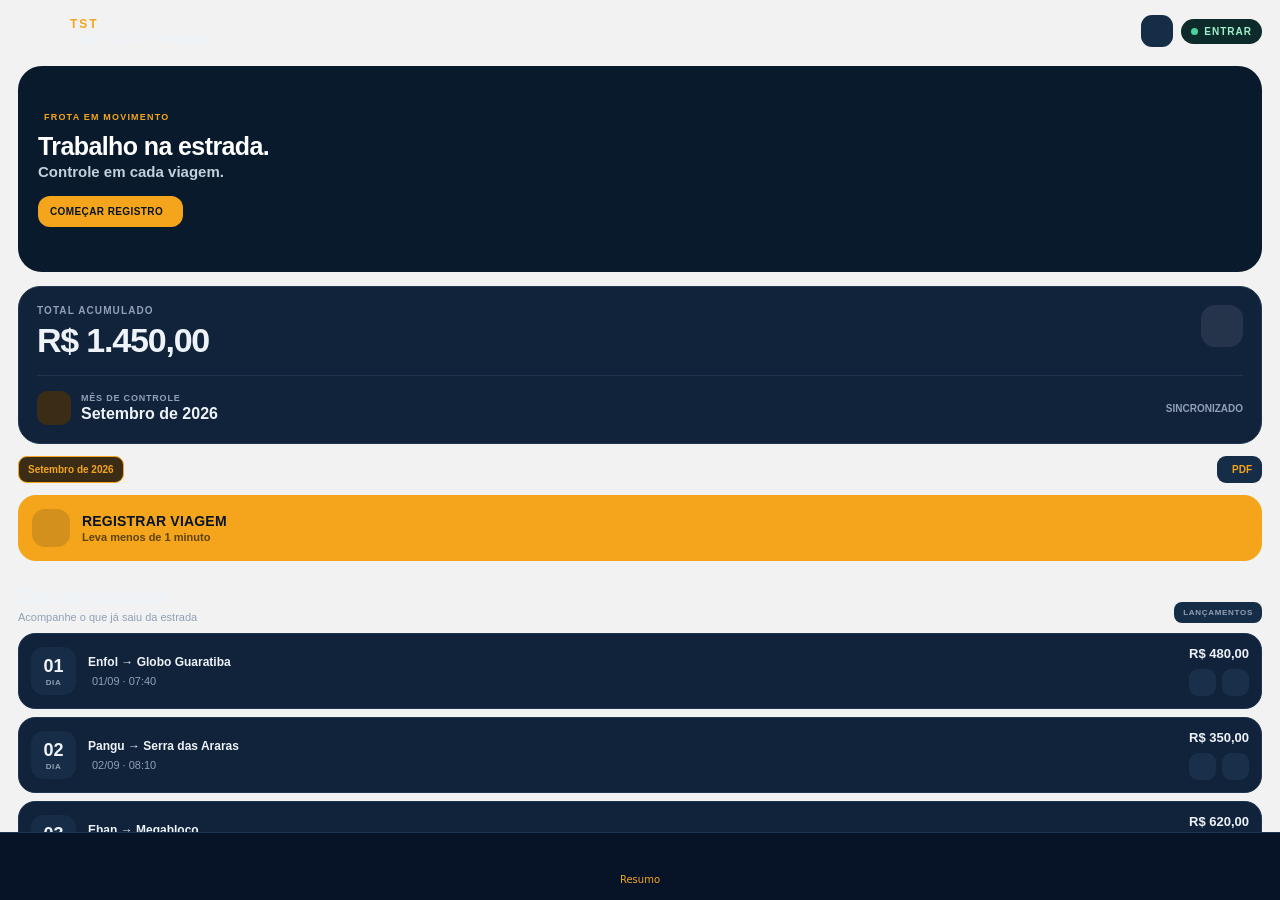
==== commit b52c119d: "Set project Pages paths in clean HTML" ====
--- a/index.html
+++ b/index.html
@@ -1,4 +1,4 @@
-<!DOCTYPE html><html  lang="pt-BR"><head><base href="/tsr-viagem/" /><title data-rh="true"></title><meta charSet="utf-8"/><meta name="viewport" content="width=device-width, initial-scale=1, maximum-scale=1, viewport-fit=cover"/><meta http-equiv="X-UA-Compatible" content="IE=edge"/><meta name="theme-color" content="#071427"/><meta name="description" content="Controle simples e profissional das viagens e valores do motorista."/><link rel="manifest" href="/manifest.webmanifest"/><link rel="apple-touch-icon" href="/assets/images/tst-mark.png"/><style id="expo-reset">#root,body,html{height:100%}body{overflow:hidden}#root{display:flex}</style><style>html,body,#root{min-height:100%;margin:0;background:#071427}body{overscroll-behavior-y:none}</style><style id="react-native-stylesheet">[stylesheet-group="0"]{}
+<!DOCTYPE html><html  lang="pt-BR"><head><base href="/tsr-viagem/tsr-viagem/" /><title data-rh="true"></title><meta charSet="utf-8"/><meta name="viewport" content="width=device-width, initial-scale=1, maximum-scale=1, viewport-fit=cover"/><meta http-equiv="X-UA-Compatible" content="IE=edge"/><meta name="theme-color" content="#071427"/><meta name="description" content="Controle simples e profissional das viagens e valores do motorista."/><link rel="manifest" href="/tsr-viagem/manifest.webmanifest"/><link rel="apple-touch-icon" href="/tsr-viagem/assets/images/tst-mark.png"/><style id="expo-reset">#root,body,html{height:100%}body{overflow:hidden}#root{display:flex}</style><style>html,body,#root{min-height:100%;margin:0;background:#071427}body{overscroll-behavior-y:none}</style><style id="react-native-stylesheet">[stylesheet-group="0"]{}
 body{margin:0;}
 button::-moz-focus-inner,input::-moz-focus-inner{border:0;padding:0;}
 html{-ms-text-size-adjust:100%;-webkit-text-size-adjust:100%;-webkit-tap-highlight-color:rgba(0,0,0,0);}
@@ -481,5 +481,5 @@
 @keyframes r-1pzkwqh{0%{transform:translateY(100%);}100%{transform:translateY(0%);}}
 @keyframes r-imtty0{0%{opacity:0;}100%{opacity:1;}}
 @keyframes r-q67da2{0%{transform:translateX(-100%);}100%{transform:translateX(400%);}}
-@keyframes r-t2lo5v{0%{opacity:1;}100%{opacity:0;}}</style><script type="module">globalThis.__EXPO_ROUTER_HYDRATE__=true;</script><link rel="preload" href="/_expo/static/css/web-4d56e9c18ff7644d5d294a8eeb297a74.css" as="style"><link rel="stylesheet" href="/_expo/static/css/web-4d56e9c18ff7644d5d294a8eeb297a74.css"><link rel="icon" href="/favicon.ico" /></head><body><div id="root"><div class="css-g5y9jx r-13awgt0"><!--$--><div class="css-g5y9jx" style="flex:1;--color-primary:#F4A51C;--color-background:#071427;--color-surface:#10233B;--color-foreground:#EDF3F8;--color-muted:#91A0B4;--color-border:#203550;--color-success:#49D39C;--color-warning:#F4A51C;--color-error:#FF6F61"><div class="css-g5y9jx r-13awgt0"><div class="css-g5y9jx" style="flex:1"><div style="position:absolute;left:0;right:0;top:0;bottom:0;pointer-events:none;visibility:hidden"></div><div class="css-g5y9jx r-13awgt0"><div class="css-g5y9jx r-13awgt0 r-1p0dtai r-1d2f490 r-u8s1d r-zchlnj r-ipm5af" style="background-color:rgba(242,242,242,1.00);display:flex"><div class="css-g5y9jx r-13awgt0"><div class="css-g5y9jx r-13awgt0"><!--$--><div style="position:absolute;left:0;right:0;top:0;bottom:0;pointer-events:none;visibility:hidden"></div><div class="css-g5y9jx r-13awgt0" style="flex-direction:column"><div class="css-g5y9jx r-13awgt0 r-1udh08x"><div class="css-g5y9jx r-1p0dtai r-1d2f490 r-u8s1d r-zchlnj r-ipm5af" style="z-index:0"><div class="css-g5y9jx r-13awgt0" style="background-color:rgba(242,242,242,1.00)"><div class="css-g5y9jx r-13awgt0"><!--$--><div class="css-g5y9jx flex-1 bg-background"><div class="css-g5y9jx flex-1" style="padding-top:0px;padding-right:0px;padding-bottom:0px;padding-left:0px"><div class="css-g5y9jx flex-1"><div class="css-g5y9jx r-150rngu r-eqz5dr r-16y2uox r-1wbh5a2 r-11yh6sk r-1rnoaur r-agouwx r-2eszeu"><div class="css-g5y9jx r-vf1w16 r-284m6k r-m611by"><div class="css-g5y9jx"><div class="css-g5y9jx"><div class="css-g5y9jx r-1awozwy r-18u37iz r-1wtj0ep r-1cad53l"><div class="css-g5y9jx r-1awozwy r-18u37iz r-uaa2di"><div class="css-g5y9jx r-1mlwlqe r-1udh08x r-417010 r-1txcine r-ur6pnr r-1mhb1uw"><div class="css-g5y9jx r-1niwhzg r-vvn4in r-u6sd8q r-1p0dtai r-1pi2tsx r-1d2f490 r-u8s1d r-zchlnj r-ipm5af r-13qz1uu r-1wyyakw r-4gszlv"></div></div><div class="css-g5y9jx"><div dir="auto" class="css-146c3p1 r-l8t3p r-1enofrn r-ovu0ai r-1upy0dh">TST</div><div dir="auto" class="css-146c3p1 r-vcqams r-1gkfh8e r-1vr29t4 r-3b040n r-1bymd8e">CONTROLE DE VIAGEM</div></div></div><div class="css-g5y9jx r-1awozwy r-18u37iz r-1cmwbt1"><button aria-label="Gerenciar locais e destinos" role="button" tabindex="0" class="css-g5y9jx r-1loqt21 r-1otgn73 r-1awozwy r-1xz4gbm r-1mxhqmb r-mabqd8 r-1777fci r-1yvhtrz" type="button"><div dir="auto" class="css-146c3p1"></div></button><button role="button" tabindex="0" class="css-g5y9jx r-1loqt21 r-1otgn73 r-1awozwy r-8uuc1p r-y47klf r-18u37iz r-ojf8lh r-1yd117h r-1ubuhtd" type="button"><div class="css-g5y9jx r-1l2m3ui r-z2wwpe r-1ozsyd3 r-12rgx7y"></div><div dir="auto" class="css-146c3p1 r-vvaljo r-10x49cs r-1vr29t4 r-ud0q2t">ENTRAR</div></button></div></div><div class="css-g5y9jx r-gp4101 r-1fuqb1j r-b024fe r-1cad53l r-1udh08x"><div class="css-g5y9jx r-1mlwlqe r-1udh08x r-1p0dtai r-1d2f490 r-u8s1d r-zchlnj r-ipm5af r-1fuqb1j" style="height:206px;z-index:-1"><div class="css-g5y9jx r-1niwhzg r-vvn4in r-u6sd8q r-1p0dtai r-1pi2tsx r-1d2f490 r-u8s1d r-zchlnj r-ipm5af r-13qz1uu r-1wyyakw r-4gszlv"></div></div><div class="css-g5y9jx r-6ec5v9 r-1p0dtai r-1d2f490 r-u8s1d r-zchlnj r-ipm5af"></div><div class="css-g5y9jx r-13awgt0 r-1777fci r-1pcd2l5 r-1skwq7n"><div class="css-g5y9jx r-1awozwy r-18u37iz r-ojf8lh r-15d164r"><div dir="auto" class="css-146c3p1"></div><div dir="auto" class="css-146c3p1 r-l8t3p r-qqjak8 r-ovu0ai r-19r33im">FROTA EM MOVIMENTO</div></div><div dir="auto" class="css-146c3p1 r-jwli3a r-h1js2l r-ovu0ai r-c4c50z r-1h1c4di">Trabalho na estrada.</div><div dir="auto" class="css-146c3p1 r-jd33u0 r-a023e6 r-1kfrs79 r-1bymd8e">Controle em cada viagem.</div><button aria-label="Registrar uma nova viagem" role="button" tabindex="0" class="css-g5y9jx r-1loqt21 r-1otgn73 r-1awozwy r-k200y r-tnlrjn r-1q9bdsx r-18u37iz r-1cmwbt1 r-1wzrnnt r-ytbthy r-3o4zer" type="button"><div dir="auto" class="css-146c3p1 r-t04y6c r-10x49cs r-ovu0ai r-1byouvs">COMEÇAR REGISTRO</div><div dir="auto" class="css-146c3p1"></div></button></div></div><div class="css-g5y9jx r-14crz15 r-1se6unu r-16uyjmq r-rs99b7 r-6gpygo r-whuqzp"><div class="css-g5y9jx r-1habvwh r-18u37iz r-1wtj0ep"><div class="css-g5y9jx"><div dir="auto" class="css-146c3p1 r-p3t8hx r-10x49cs r-ovu0ai r-1lybf8k">TOTAL ACUMULADO</div><div dir="auto" class="css-146c3p1 r-vcqams r-uho16t r-ovu0ai r-nm9kes r-74jtu8 r-1g94qm0">R$ 1.450,00</div></div><div class="css-g5y9jx r-1awozwy r-qsiljy r-t23y2h r-ur6pnr r-1777fci r-1mhb1uw"><div dir="auto" class="css-146c3p1"></div></div></div><div class="css-g5y9jx r-mnoxgw r-109y4c4 r-1009s2o"></div><div class="css-g5y9jx r-1awozwy r-18u37iz r-uaa2di"><div class="css-g5y9jx r-1awozwy r-189otjd r-1dzdj1l r-zx9znk r-1777fci r-5orghg"><div dir="auto" class="css-146c3p1"></div></div><div class="css-g5y9jx" style="flex:1"><div dir="auto" class="css-146c3p1 r-p3t8hx r-qqjak8 r-1vr29t4 r-1smd7e2">MÊS DE CONTROLE</div><div dir="auto" class="css-146c3p1 r-vcqams r-ubezar r-1vr29t4 r-1bymd8e">Setembro de 2026</div></div><div dir="auto" class="css-146c3p1 r-p3t8hx r-10x49cs r-b88u0q">SINCRONIZADO</div></div></div><div class="css-g5y9jx r-1awozwy r-18u37iz r-1cmwbt1 r-1wtj0ep r-6gpygo"><div class="css-g5y9jx r-13awgt0 r-18u37iz r-1w6e6rj r-ojf8lh"><button role="button" tabindex="0" class="css-g5y9jx r-1loqt21 r-1otgn73 r-1dedoh8 r-rs99b7 r-1yd117h r-1ezpcd1 r-189otjd r-1cwi66r" type="button"><div dir="auto" class="css-146c3p1 r-10x49cs r-1vr29t4 r-l8t3p">Setembro de 2026</div></button></div><button role="button" tabindex="0" class="css-g5y9jx r-1loqt21 r-1otgn73 r-1awozwy r-1xz4gbm r-1dedoh8 r-18u37iz r-580adz r-11f147o r-1ubuhtd" type="button"><div dir="auto" class="css-146c3p1"></div><div dir="auto" class="css-146c3p1 r-l8t3p r-10x49cs r-ovu0ai">PDF</div></button></div><button aria-label="Registrar viagem" role="button" tabindex="0" class="css-g5y9jx r-1loqt21 r-1otgn73 r-1awozwy r-tnlrjn r-6ncur5 r-18u37iz r-1ssbvtb r-1peese0 r-1slz7xr" type="button"><div class="css-g5y9jx r-1awozwy r-ypzfq3 r-1txcine r-1a8msfu r-1777fci r-131xog0"><div dir="auto" class="css-146c3p1"></div></div><div class="css-g5y9jx" style="flex:1"><div dir="auto" class="css-146c3p1 r-t04y6c r-1b43r93 r-ovu0ai r-3ucsff">REGISTRAR VIAGEM</div><div dir="auto" class="css-146c3p1 r-mgqw16 r-1gkfh8e r-b88u0q r-1bymd8e">Leva menos de 1 minuto</div></div><div dir="auto" class="css-146c3p1"></div></button><div class="css-g5y9jx r-obd0qt r-18u37iz r-1wtj0ep r-15d164r"><div class="css-g5y9jx"><div dir="auto" class="css-146c3p1 r-vcqams r-adyw6z r-ovu0ai r-12sm5po">Dias registrados</div><div dir="auto" class="css-146c3p1 r-p3t8hx r-1gkfh8e r-19qrga8">Acompanhe o que já saiu da estrada</div></div><div class="css-g5y9jx r-1xz4gbm r-1xfd6ze r-vuvdlw r-1ezpcd1"><div dir="auto" class="css-146c3p1 r-p3t8hx r-1armvtb r-ovu0ai r-1cm7zt9">LANÇAMENTOS</div></div></div></div></div><div class="css-g5y9jx"><div class="css-g5y9jx r-1awozwy r-14crz15 r-1se6unu r-5t7aoe r-rs99b7 r-18u37iz r-1ssbvtb r-1mmae3n r-3o4zer"><div class="css-g5y9jx r-1awozwy r-14tofgy r-1txcine r-h3s6tt r-1777fci r-2tyz2o"><div dir="auto" class="css-146c3p1 r-vcqams r-1i10wst r-ovu0ai r-rjixqe">01</div><div dir="auto" class="css-146c3p1 r-p3t8hx r-1armvtb r-ovu0ai r-3b040n r-1bymd8e">DIA</div></div><div class="css-g5y9jx r-13awgt0 r-bcqeeo"><div class="css-g5y9jx r-1awozwy r-18u37iz r-1ey881g"><div dir="auto" class="css-146c3p1 r-dnmrzs r-1udh08x r-1udbk01 r-3s2u2q r-1iln25a r-vcqams r-1wbh5a2 r-1enofrn r-1vr29t4">Enfol<!-- --> → <!-- -->Globo Guaratiba</div></div><div class="css-g5y9jx r-1awozwy r-18u37iz r-9aw3ui r-kc8jnq"><div dir="auto" class="css-146c3p1"></div><div dir="auto" class="css-146c3p1 r-p3t8hx r-1wbh5a2 r-1gkfh8e">01/09<!-- --> · <!-- -->07:40</div></div></div><div class="css-g5y9jx r-obd0qt r-1cmwbt1"><div dir="auto" class="css-146c3p1 r-vcqams r-n6v787 r-ovu0ai">R$ 480,00</div><div class="css-g5y9jx r-18u37iz r-ojf8lh"><button aria-label="Editar viagem" role="button" tabindex="0" class="css-g5y9jx r-1loqt21 r-1otgn73 r-1awozwy r-1ec280c r-1dedoh8 r-157gdtw r-1777fci r-cacpof" type="button"><div dir="auto" class="css-146c3p1"></div></button><button aria-label="Excluir viagem" role="button" tabindex="0" class="css-g5y9jx r-1loqt21 r-1otgn73 r-1awozwy r-1ec280c r-1dedoh8 r-157gdtw r-1777fci r-cacpof" type="button"><div dir="auto" class="css-146c3p1"></div></button></div></div></div><div class="css-g5y9jx r-3da1kt"></div></div><div class="css-g5y9jx"><div class="css-g5y9jx r-1awozwy r-14crz15 r-1se6unu r-5t7aoe r-rs99b7 r-18u37iz r-1ssbvtb r-1mmae3n r-3o4zer"><div class="css-g5y9jx r-1awozwy r-14tofgy r-1txcine r-h3s6tt r-1777fci r-2tyz2o"><div dir="auto" class="css-146c3p1 r-vcqams r-1i10wst r-ovu0ai r-rjixqe">02</div><div dir="auto" class="css-146c3p1 r-p3t8hx r-1armvtb r-ovu0ai r-3b040n r-1bymd8e">DIA</div></div><div class="css-g5y9jx r-13awgt0 r-bcqeeo"><div class="css-g5y9jx r-1awozwy r-18u37iz r-1ey881g"><div dir="auto" class="css-146c3p1 r-dnmrzs r-1udh08x r-1udbk01 r-3s2u2q r-1iln25a r-vcqams r-1wbh5a2 r-1enofrn r-1vr29t4">Pangu<!-- --> → <!-- -->Serra das Araras</div></div><div class="css-g5y9jx r-1awozwy r-18u37iz r-9aw3ui r-kc8jnq"><div dir="auto" class="css-146c3p1"></div><div dir="auto" class="css-146c3p1 r-p3t8hx r-1wbh5a2 r-1gkfh8e">02/09<!-- --> · <!-- -->08:10</div></div></div><div class="css-g5y9jx r-obd0qt r-1cmwbt1"><div dir="auto" class="css-146c3p1 r-vcqams r-n6v787 r-ovu0ai">R$ 350,00</div><div class="css-g5y9jx r-18u37iz r-ojf8lh"><button aria-label="Editar viagem" role="button" tabindex="0" class="css-g5y9jx r-1loqt21 r-1otgn73 r-1awozwy r-1ec280c r-1dedoh8 r-157gdtw r-1777fci r-cacpof" type="button"><div dir="auto" class="css-146c3p1"></div></button><button aria-label="Excluir viagem" role="button" tabindex="0" class="css-g5y9jx r-1loqt21 r-1otgn73 r-1awozwy r-1ec280c r-1dedoh8 r-157gdtw r-1777fci r-cacpof" type="button"><div dir="auto" class="css-146c3p1"></div></button></div></div></div><div class="css-g5y9jx r-3da1kt"></div></div><div class="css-g5y9jx"><div class="css-g5y9jx r-1awozwy r-14crz15 r-1se6unu r-5t7aoe r-rs99b7 r-18u37iz r-1ssbvtb r-1mmae3n r-3o4zer"><div class="css-g5y9jx r-1awozwy r-14tofgy r-1txcine r-h3s6tt r-1777fci r-2tyz2o"><div dir="auto" class="css-146c3p1 r-vcqams r-1i10wst r-ovu0ai r-rjixqe">03</div><div dir="auto" class="css-146c3p1 r-p3t8hx r-1armvtb r-ovu0ai r-3b040n r-1bymd8e">DIA</div></div><div class="css-g5y9jx r-13awgt0 r-bcqeeo"><div class="css-g5y9jx r-1awozwy r-18u37iz r-1ey881g"><div dir="auto" class="css-146c3p1 r-dnmrzs r-1udh08x r-1udbk01 r-3s2u2q r-1iln25a r-vcqams r-1wbh5a2 r-1enofrn r-1vr29t4">Eban<!-- --> → <!-- -->Megabloco</div></div><div class="css-g5y9jx r-1awozwy r-18u37iz r-9aw3ui r-kc8jnq"><div dir="auto" class="css-146c3p1"></div><div dir="auto" class="css-146c3p1 r-p3t8hx r-1wbh5a2 r-1gkfh8e">03/09<!-- --> · <!-- -->09:25</div></div></div><div class="css-g5y9jx r-obd0qt r-1cmwbt1"><div dir="auto" class="css-146c3p1 r-vcqams r-n6v787 r-ovu0ai">R$ 620,00</div><div class="css-g5y9jx r-18u37iz r-ojf8lh"><button aria-label="Editar viagem" role="button" tabindex="0" class="css-g5y9jx r-1loqt21 r-1otgn73 r-1awozwy r-1ec280c r-1dedoh8 r-157gdtw r-1777fci r-cacpof" type="button"><div dir="auto" class="css-146c3p1"></div></button><button aria-label="Excluir viagem" role="button" tabindex="0" class="css-g5y9jx r-1loqt21 r-1otgn73 r-1awozwy r-1ec280c r-1dedoh8 r-157gdtw r-1777fci r-cacpof" type="button"><div dir="auto" class="css-146c3p1"></div></button></div></div></div></div></div></div></div></div></div><!--/$--></div></div></div></div><div class="css-g5y9jx r-1p0dtai r-zchlnj r-1d2f490 r-105ug2t" style="border-right-color:rgba(216,216,216,1.00);border-bottom-color:rgba(216,216,216,1.00);border-left-color:rgba(216,216,216,1.00);padding-right:0px;padding-left:0px;padding-top:8px;padding-bottom:12px;height:68px;background-color:rgba(7,20,39,1.00);border-top-color:rgba(32,53,80,1.00);border-top-width:0.5px;transform:translateY(0px)"><div class="css-g5y9jx r-1p0dtai r-1d2f490 r-u8s1d r-zchlnj r-ipm5af r-633pao"></div><div role="tablist" class="css-g5y9jx r-13awgt0 r-18u37iz"><div class="css-g5y9jx r-13awgt0" style="border-top-left-radius:0px;border-top-right-radius:0px;border-bottom-right-radius:0px;border-bottom-left-radius:0px;overflow-x:visible;overflow-y:visible"><a href="/" role="tab" aria-selected="true" tabindex="0" class="css-g5y9jx r-1otgn73 r-1awozwy r-1onu96p r-eqz5dr r-1h0z5md r-1uu6nss" style="cursor:pointer;flex:1;background-color:rgba(0,0,0,0.00);border-top-left-radius:0px;border-top-right-radius:0px;border-bottom-right-radius:0px;border-bottom-left-radius:0px;opacity:1"><div class="css-g5y9jx r-h0d30l r-726pan"><div class="css-g5y9jx r-1awozwy r-1kihuf0 r-1pi2tsx r-1777fci r-u8s1d r-13qz1uu" style="opacity:1;min-width:25px"><div dir="auto" class="css-146c3p1"></div></div><div class="css-g5y9jx r-1awozwy r-1kihuf0 r-1pi2tsx r-1777fci r-u8s1d r-13qz1uu" style="opacity:0"><div dir="auto" class="css-146c3p1"></div></div></div><div dir="auto" class="css-146c3p1 r-dnmrzs r-1udh08x r-1udbk01 r-3s2u2q r-1iln25a r-1niwhzg r-q4m81j r-10x49cs" style="color:rgba(244,165,28,1.00);font-family:system-ui, &quot;Segoe UI&quot;, Roboto, Helvetica, Arial, sans-serif, &quot;Apple Color Emoji&quot;, &quot;Segoe UI Emoji&quot;, &quot;Segoe UI Symbol&quot;;font-weight:500">Resumo</div></a></div></div></div></div><!--/$--></div></div></div></div></div></div></div><!--/$--></div></div><script src="/_expo/static/js/web/entry-0be6bd693120afcc6a3494d77e93bf55.js" defer></script>
+@keyframes r-t2lo5v{0%{opacity:1;}100%{opacity:0;}}</style><script type="module">globalThis.__EXPO_ROUTER_HYDRATE__=true;</script><link rel="preload" href="/tsr-viagem/_expo/static/css/web-4d56e9c18ff7644d5d294a8eeb297a74.css" as="style"><link rel="stylesheet" href="/tsr-viagem/_expo/static/css/web-4d56e9c18ff7644d5d294a8eeb297a74.css"><link rel="icon" href="/tsr-viagem/favicon.ico" /></head><body><div id="root"><div class="css-g5y9jx r-13awgt0"><!--$--><div class="css-g5y9jx" style="flex:1;--color-primary:#F4A51C;--color-background:#071427;--color-surface:#10233B;--color-foreground:#EDF3F8;--color-muted:#91A0B4;--color-border:#203550;--color-success:#49D39C;--color-warning:#F4A51C;--color-error:#FF6F61"><div class="css-g5y9jx r-13awgt0"><div class="css-g5y9jx" style="flex:1"><div style="position:absolute;left:0;right:0;top:0;bottom:0;pointer-events:none;visibility:hidden"></div><div class="css-g5y9jx r-13awgt0"><div class="css-g5y9jx r-13awgt0 r-1p0dtai r-1d2f490 r-u8s1d r-zchlnj r-ipm5af" style="background-color:rgba(242,242,242,1.00);display:flex"><div class="css-g5y9jx r-13awgt0"><div class="css-g5y9jx r-13awgt0"><!--$--><div style="position:absolute;left:0;right:0;top:0;bottom:0;pointer-events:none;visibility:hidden"></div><div class="css-g5y9jx r-13awgt0" style="flex-direction:column"><div class="css-g5y9jx r-13awgt0 r-1udh08x"><div class="css-g5y9jx r-1p0dtai r-1d2f490 r-u8s1d r-zchlnj r-ipm5af" style="z-index:0"><div class="css-g5y9jx r-13awgt0" style="background-color:rgba(242,242,242,1.00)"><div class="css-g5y9jx r-13awgt0"><!--$--><div class="css-g5y9jx flex-1 bg-background"><div class="css-g5y9jx flex-1" style="padding-top:0px;padding-right:0px;padding-bottom:0px;padding-left:0px"><div class="css-g5y9jx flex-1"><div class="css-g5y9jx r-150rngu r-eqz5dr r-16y2uox r-1wbh5a2 r-11yh6sk r-1rnoaur r-agouwx r-2eszeu"><div class="css-g5y9jx r-vf1w16 r-284m6k r-m611by"><div class="css-g5y9jx"><div class="css-g5y9jx"><div class="css-g5y9jx r-1awozwy r-18u37iz r-1wtj0ep r-1cad53l"><div class="css-g5y9jx r-1awozwy r-18u37iz r-uaa2di"><div class="css-g5y9jx r-1mlwlqe r-1udh08x r-417010 r-1txcine r-ur6pnr r-1mhb1uw"><div class="css-g5y9jx r-1niwhzg r-vvn4in r-u6sd8q r-1p0dtai r-1pi2tsx r-1d2f490 r-u8s1d r-zchlnj r-ipm5af r-13qz1uu r-1wyyakw r-4gszlv"></div></div><div class="css-g5y9jx"><div dir="auto" class="css-146c3p1 r-l8t3p r-1enofrn r-ovu0ai r-1upy0dh">TST</div><div dir="auto" class="css-146c3p1 r-vcqams r-1gkfh8e r-1vr29t4 r-3b040n r-1bymd8e">CONTROLE DE VIAGEM</div></div></div><div class="css-g5y9jx r-1awozwy r-18u37iz r-1cmwbt1"><button aria-label="Gerenciar locais e destinos" role="button" tabindex="0" class="css-g5y9jx r-1loqt21 r-1otgn73 r-1awozwy r-1xz4gbm r-1mxhqmb r-mabqd8 r-1777fci r-1yvhtrz" type="button"><div dir="auto" class="css-146c3p1"></div></button><button role="button" tabindex="0" class="css-g5y9jx r-1loqt21 r-1otgn73 r-1awozwy r-8uuc1p r-y47klf r-18u37iz r-ojf8lh r-1yd117h r-1ubuhtd" type="button"><div class="css-g5y9jx r-1l2m3ui r-z2wwpe r-1ozsyd3 r-12rgx7y"></div><div dir="auto" class="css-146c3p1 r-vvaljo r-10x49cs r-1vr29t4 r-ud0q2t">ENTRAR</div></button></div></div><div class="css-g5y9jx r-gp4101 r-1fuqb1j r-b024fe r-1cad53l r-1udh08x"><div class="css-g5y9jx r-1mlwlqe r-1udh08x r-1p0dtai r-1d2f490 r-u8s1d r-zchlnj r-ipm5af r-1fuqb1j" style="height:206px;z-index:-1"><div class="css-g5y9jx r-1niwhzg r-vvn4in r-u6sd8q r-1p0dtai r-1pi2tsx r-1d2f490 r-u8s1d r-zchlnj r-ipm5af r-13qz1uu r-1wyyakw r-4gszlv"></div></div><div class="css-g5y9jx r-6ec5v9 r-1p0dtai r-1d2f490 r-u8s1d r-zchlnj r-ipm5af"></div><div class="css-g5y9jx r-13awgt0 r-1777fci r-1pcd2l5 r-1skwq7n"><div class="css-g5y9jx r-1awozwy r-18u37iz r-ojf8lh r-15d164r"><div dir="auto" class="css-146c3p1"></div><div dir="auto" class="css-146c3p1 r-l8t3p r-qqjak8 r-ovu0ai r-19r33im">FROTA EM MOVIMENTO</div></div><div dir="auto" class="css-146c3p1 r-jwli3a r-h1js2l r-ovu0ai r-c4c50z r-1h1c4di">Trabalho na estrada.</div><div dir="auto" class="css-146c3p1 r-jd33u0 r-a023e6 r-1kfrs79 r-1bymd8e">Controle em cada viagem.</div><button aria-label="Registrar uma nova viagem" role="button" tabindex="0" class="css-g5y9jx r-1loqt21 r-1otgn73 r-1awozwy r-k200y r-tnlrjn r-1q9bdsx r-18u37iz r-1cmwbt1 r-1wzrnnt r-ytbthy r-3o4zer" type="button"><div dir="auto" class="css-146c3p1 r-t04y6c r-10x49cs r-ovu0ai r-1byouvs">COMEÇAR REGISTRO</div><div dir="auto" class="css-146c3p1"></div></button></div></div><div class="css-g5y9jx r-14crz15 r-1se6unu r-16uyjmq r-rs99b7 r-6gpygo r-whuqzp"><div class="css-g5y9jx r-1habvwh r-18u37iz r-1wtj0ep"><div class="css-g5y9jx"><div dir="auto" class="css-146c3p1 r-p3t8hx r-10x49cs r-ovu0ai r-1lybf8k">TOTAL ACUMULADO</div><div dir="auto" class="css-146c3p1 r-vcqams r-uho16t r-ovu0ai r-nm9kes r-74jtu8 r-1g94qm0">R$ 1.450,00</div></div><div class="css-g5y9jx r-1awozwy r-qsiljy r-t23y2h r-ur6pnr r-1777fci r-1mhb1uw"><div dir="auto" class="css-146c3p1"></div></div></div><div class="css-g5y9jx r-mnoxgw r-109y4c4 r-1009s2o"></div><div class="css-g5y9jx r-1awozwy r-18u37iz r-uaa2di"><div class="css-g5y9jx r-1awozwy r-189otjd r-1dzdj1l r-zx9znk r-1777fci r-5orghg"><div dir="auto" class="css-146c3p1"></div></div><div class="css-g5y9jx" style="flex:1"><div dir="auto" class="css-146c3p1 r-p3t8hx r-qqjak8 r-1vr29t4 r-1smd7e2">MÊS DE CONTROLE</div><div dir="auto" class="css-146c3p1 r-vcqams r-ubezar r-1vr29t4 r-1bymd8e">Setembro de 2026</div></div><div dir="auto" class="css-146c3p1 r-p3t8hx r-10x49cs r-b88u0q">SINCRONIZADO</div></div></div><div class="css-g5y9jx r-1awozwy r-18u37iz r-1cmwbt1 r-1wtj0ep r-6gpygo"><div class="css-g5y9jx r-13awgt0 r-18u37iz r-1w6e6rj r-ojf8lh"><button role="button" tabindex="0" class="css-g5y9jx r-1loqt21 r-1otgn73 r-1dedoh8 r-rs99b7 r-1yd117h r-1ezpcd1 r-189otjd r-1cwi66r" type="button"><div dir="auto" class="css-146c3p1 r-10x49cs r-1vr29t4 r-l8t3p">Setembro de 2026</div></button></div><button role="button" tabindex="0" class="css-g5y9jx r-1loqt21 r-1otgn73 r-1awozwy r-1xz4gbm r-1dedoh8 r-18u37iz r-580adz r-11f147o r-1ubuhtd" type="button"><div dir="auto" class="css-146c3p1"></div><div dir="auto" class="css-146c3p1 r-l8t3p r-10x49cs r-ovu0ai">PDF</div></button></div><button aria-label="Registrar viagem" role="button" tabindex="0" class="css-g5y9jx r-1loqt21 r-1otgn73 r-1awozwy r-tnlrjn r-6ncur5 r-18u37iz r-1ssbvtb r-1peese0 r-1slz7xr" type="button"><div class="css-g5y9jx r-1awozwy r-ypzfq3 r-1txcine r-1a8msfu r-1777fci r-131xog0"><div dir="auto" class="css-146c3p1"></div></div><div class="css-g5y9jx" style="flex:1"><div dir="auto" class="css-146c3p1 r-t04y6c r-1b43r93 r-ovu0ai r-3ucsff">REGISTRAR VIAGEM</div><div dir="auto" class="css-146c3p1 r-mgqw16 r-1gkfh8e r-b88u0q r-1bymd8e">Leva menos de 1 minuto</div></div><div dir="auto" class="css-146c3p1"></div></button><div class="css-g5y9jx r-obd0qt r-18u37iz r-1wtj0ep r-15d164r"><div class="css-g5y9jx"><div dir="auto" class="css-146c3p1 r-vcqams r-adyw6z r-ovu0ai r-12sm5po">Dias registrados</div><div dir="auto" class="css-146c3p1 r-p3t8hx r-1gkfh8e r-19qrga8">Acompanhe o que já saiu da estrada</div></div><div class="css-g5y9jx r-1xz4gbm r-1xfd6ze r-vuvdlw r-1ezpcd1"><div dir="auto" class="css-146c3p1 r-p3t8hx r-1armvtb r-ovu0ai r-1cm7zt9">LANÇAMENTOS</div></div></div></div></div><div class="css-g5y9jx"><div class="css-g5y9jx r-1awozwy r-14crz15 r-1se6unu r-5t7aoe r-rs99b7 r-18u37iz r-1ssbvtb r-1mmae3n r-3o4zer"><div class="css-g5y9jx r-1awozwy r-14tofgy r-1txcine r-h3s6tt r-1777fci r-2tyz2o"><div dir="auto" class="css-146c3p1 r-vcqams r-1i10wst r-ovu0ai r-rjixqe">01</div><div dir="auto" class="css-146c3p1 r-p3t8hx r-1armvtb r-ovu0ai r-3b040n r-1bymd8e">DIA</div></div><div class="css-g5y9jx r-13awgt0 r-bcqeeo"><div class="css-g5y9jx r-1awozwy r-18u37iz r-1ey881g"><div dir="auto" class="css-146c3p1 r-dnmrzs r-1udh08x r-1udbk01 r-3s2u2q r-1iln25a r-vcqams r-1wbh5a2 r-1enofrn r-1vr29t4">Enfol<!-- --> → <!-- -->Globo Guaratiba</div></div><div class="css-g5y9jx r-1awozwy r-18u37iz r-9aw3ui r-kc8jnq"><div dir="auto" class="css-146c3p1"></div><div dir="auto" class="css-146c3p1 r-p3t8hx r-1wbh5a2 r-1gkfh8e">01/09<!-- --> · <!-- -->07:40</div></div></div><div class="css-g5y9jx r-obd0qt r-1cmwbt1"><div dir="auto" class="css-146c3p1 r-vcqams r-n6v787 r-ovu0ai">R$ 480,00</div><div class="css-g5y9jx r-18u37iz r-ojf8lh"><button aria-label="Editar viagem" role="button" tabindex="0" class="css-g5y9jx r-1loqt21 r-1otgn73 r-1awozwy r-1ec280c r-1dedoh8 r-157gdtw r-1777fci r-cacpof" type="button"><div dir="auto" class="css-146c3p1"></div></button><button aria-label="Excluir viagem" role="button" tabindex="0" class="css-g5y9jx r-1loqt21 r-1otgn73 r-1awozwy r-1ec280c r-1dedoh8 r-157gdtw r-1777fci r-cacpof" type="button"><div dir="auto" class="css-146c3p1"></div></button></div></div></div><div class="css-g5y9jx r-3da1kt"></div></div><div class="css-g5y9jx"><div class="css-g5y9jx r-1awozwy r-14crz15 r-1se6unu r-5t7aoe r-rs99b7 r-18u37iz r-1ssbvtb r-1mmae3n r-3o4zer"><div class="css-g5y9jx r-1awozwy r-14tofgy r-1txcine r-h3s6tt r-1777fci r-2tyz2o"><div dir="auto" class="css-146c3p1 r-vcqams r-1i10wst r-ovu0ai r-rjixqe">02</div><div dir="auto" class="css-146c3p1 r-p3t8hx r-1armvtb r-ovu0ai r-3b040n r-1bymd8e">DIA</div></div><div class="css-g5y9jx r-13awgt0 r-bcqeeo"><div class="css-g5y9jx r-1awozwy r-18u37iz r-1ey881g"><div dir="auto" class="css-146c3p1 r-dnmrzs r-1udh08x r-1udbk01 r-3s2u2q r-1iln25a r-vcqams r-1wbh5a2 r-1enofrn r-1vr29t4">Pangu<!-- --> → <!-- -->Serra das Araras</div></div><div class="css-g5y9jx r-1awozwy r-18u37iz r-9aw3ui r-kc8jnq"><div dir="auto" class="css-146c3p1"></div><div dir="auto" class="css-146c3p1 r-p3t8hx r-1wbh5a2 r-1gkfh8e">02/09<!-- --> · <!-- -->08:10</div></div></div><div class="css-g5y9jx r-obd0qt r-1cmwbt1"><div dir="auto" class="css-146c3p1 r-vcqams r-n6v787 r-ovu0ai">R$ 350,00</div><div class="css-g5y9jx r-18u37iz r-ojf8lh"><button aria-label="Editar viagem" role="button" tabindex="0" class="css-g5y9jx r-1loqt21 r-1otgn73 r-1awozwy r-1ec280c r-1dedoh8 r-157gdtw r-1777fci r-cacpof" type="button"><div dir="auto" class="css-146c3p1"></div></button><button aria-label="Excluir viagem" role="button" tabindex="0" class="css-g5y9jx r-1loqt21 r-1otgn73 r-1awozwy r-1ec280c r-1dedoh8 r-157gdtw r-1777fci r-cacpof" type="button"><div dir="auto" class="css-146c3p1"></div></button></div></div></div><div class="css-g5y9jx r-3da1kt"></div></div><div class="css-g5y9jx"><div class="css-g5y9jx r-1awozwy r-14crz15 r-1se6unu r-5t7aoe r-rs99b7 r-18u37iz r-1ssbvtb r-1mmae3n r-3o4zer"><div class="css-g5y9jx r-1awozwy r-14tofgy r-1txcine r-h3s6tt r-1777fci r-2tyz2o"><div dir="auto" class="css-146c3p1 r-vcqams r-1i10wst r-ovu0ai r-rjixqe">03</div><div dir="auto" class="css-146c3p1 r-p3t8hx r-1armvtb r-ovu0ai r-3b040n r-1bymd8e">DIA</div></div><div class="css-g5y9jx r-13awgt0 r-bcqeeo"><div class="css-g5y9jx r-1awozwy r-18u37iz r-1ey881g"><div dir="auto" class="css-146c3p1 r-dnmrzs r-1udh08x r-1udbk01 r-3s2u2q r-1iln25a r-vcqams r-1wbh5a2 r-1enofrn r-1vr29t4">Eban<!-- --> → <!-- -->Megabloco</div></div><div class="css-g5y9jx r-1awozwy r-18u37iz r-9aw3ui r-kc8jnq"><div dir="auto" class="css-146c3p1"></div><div dir="auto" class="css-146c3p1 r-p3t8hx r-1wbh5a2 r-1gkfh8e">03/09<!-- --> · <!-- -->09:25</div></div></div><div class="css-g5y9jx r-obd0qt r-1cmwbt1"><div dir="auto" class="css-146c3p1 r-vcqams r-n6v787 r-ovu0ai">R$ 620,00</div><div class="css-g5y9jx r-18u37iz r-ojf8lh"><button aria-label="Editar viagem" role="button" tabindex="0" class="css-g5y9jx r-1loqt21 r-1otgn73 r-1awozwy r-1ec280c r-1dedoh8 r-157gdtw r-1777fci r-cacpof" type="button"><div dir="auto" class="css-146c3p1"></div></button><button aria-label="Excluir viagem" role="button" tabindex="0" class="css-g5y9jx r-1loqt21 r-1otgn73 r-1awozwy r-1ec280c r-1dedoh8 r-157gdtw r-1777fci r-cacpof" type="button"><div dir="auto" class="css-146c3p1"></div></button></div></div></div></div></div></div></div></div></div><!--/$--></div></div></div></div><div class="css-g5y9jx r-1p0dtai r-zchlnj r-1d2f490 r-105ug2t" style="border-right-color:rgba(216,216,216,1.00);border-bottom-color:rgba(216,216,216,1.00);border-left-color:rgba(216,216,216,1.00);padding-right:0px;padding-left:0px;padding-top:8px;padding-bottom:12px;height:68px;background-color:rgba(7,20,39,1.00);border-top-color:rgba(32,53,80,1.00);border-top-width:0.5px;transform:translateY(0px)"><div class="css-g5y9jx r-1p0dtai r-1d2f490 r-u8s1d r-zchlnj r-ipm5af r-633pao"></div><div role="tablist" class="css-g5y9jx r-13awgt0 r-18u37iz"><div class="css-g5y9jx r-13awgt0" style="border-top-left-radius:0px;border-top-right-radius:0px;border-bottom-right-radius:0px;border-bottom-left-radius:0px;overflow-x:visible;overflow-y:visible"><a href="/tsr-viagem/" role="tab" aria-selected="true" tabindex="0" class="css-g5y9jx r-1otgn73 r-1awozwy r-1onu96p r-eqz5dr r-1h0z5md r-1uu6nss" style="cursor:pointer;flex:1;background-color:rgba(0,0,0,0.00);border-top-left-radius:0px;border-top-right-radius:0px;border-bottom-right-radius:0px;border-bottom-left-radius:0px;opacity:1"><div class="css-g5y9jx r-h0d30l r-726pan"><div class="css-g5y9jx r-1awozwy r-1kihuf0 r-1pi2tsx r-1777fci r-u8s1d r-13qz1uu" style="opacity:1;min-width:25px"><div dir="auto" class="css-146c3p1"></div></div><div class="css-g5y9jx r-1awozwy r-1kihuf0 r-1pi2tsx r-1777fci r-u8s1d r-13qz1uu" style="opacity:0"><div dir="auto" class="css-146c3p1"></div></div></div><div dir="auto" class="css-146c3p1 r-dnmrzs r-1udh08x r-1udbk01 r-3s2u2q r-1iln25a r-1niwhzg r-q4m81j r-10x49cs" style="color:rgba(244,165,28,1.00);font-family:system-ui, &quot;Segoe UI&quot;, Roboto, Helvetica, Arial, sans-serif, &quot;Apple Color Emoji&quot;, &quot;Segoe UI Emoji&quot;, &quot;Segoe UI Symbol&quot;;font-weight:500">Resumo</div></a></div></div></div></div><!--/$--></div></div></div></div></div></div></div><!--/$--></div></div><script src="/tsr-viagem/_expo/static/js/web/entry-0be6bd693120afcc6a3494d77e93bf55.js" defer></script>
 </body></html>
